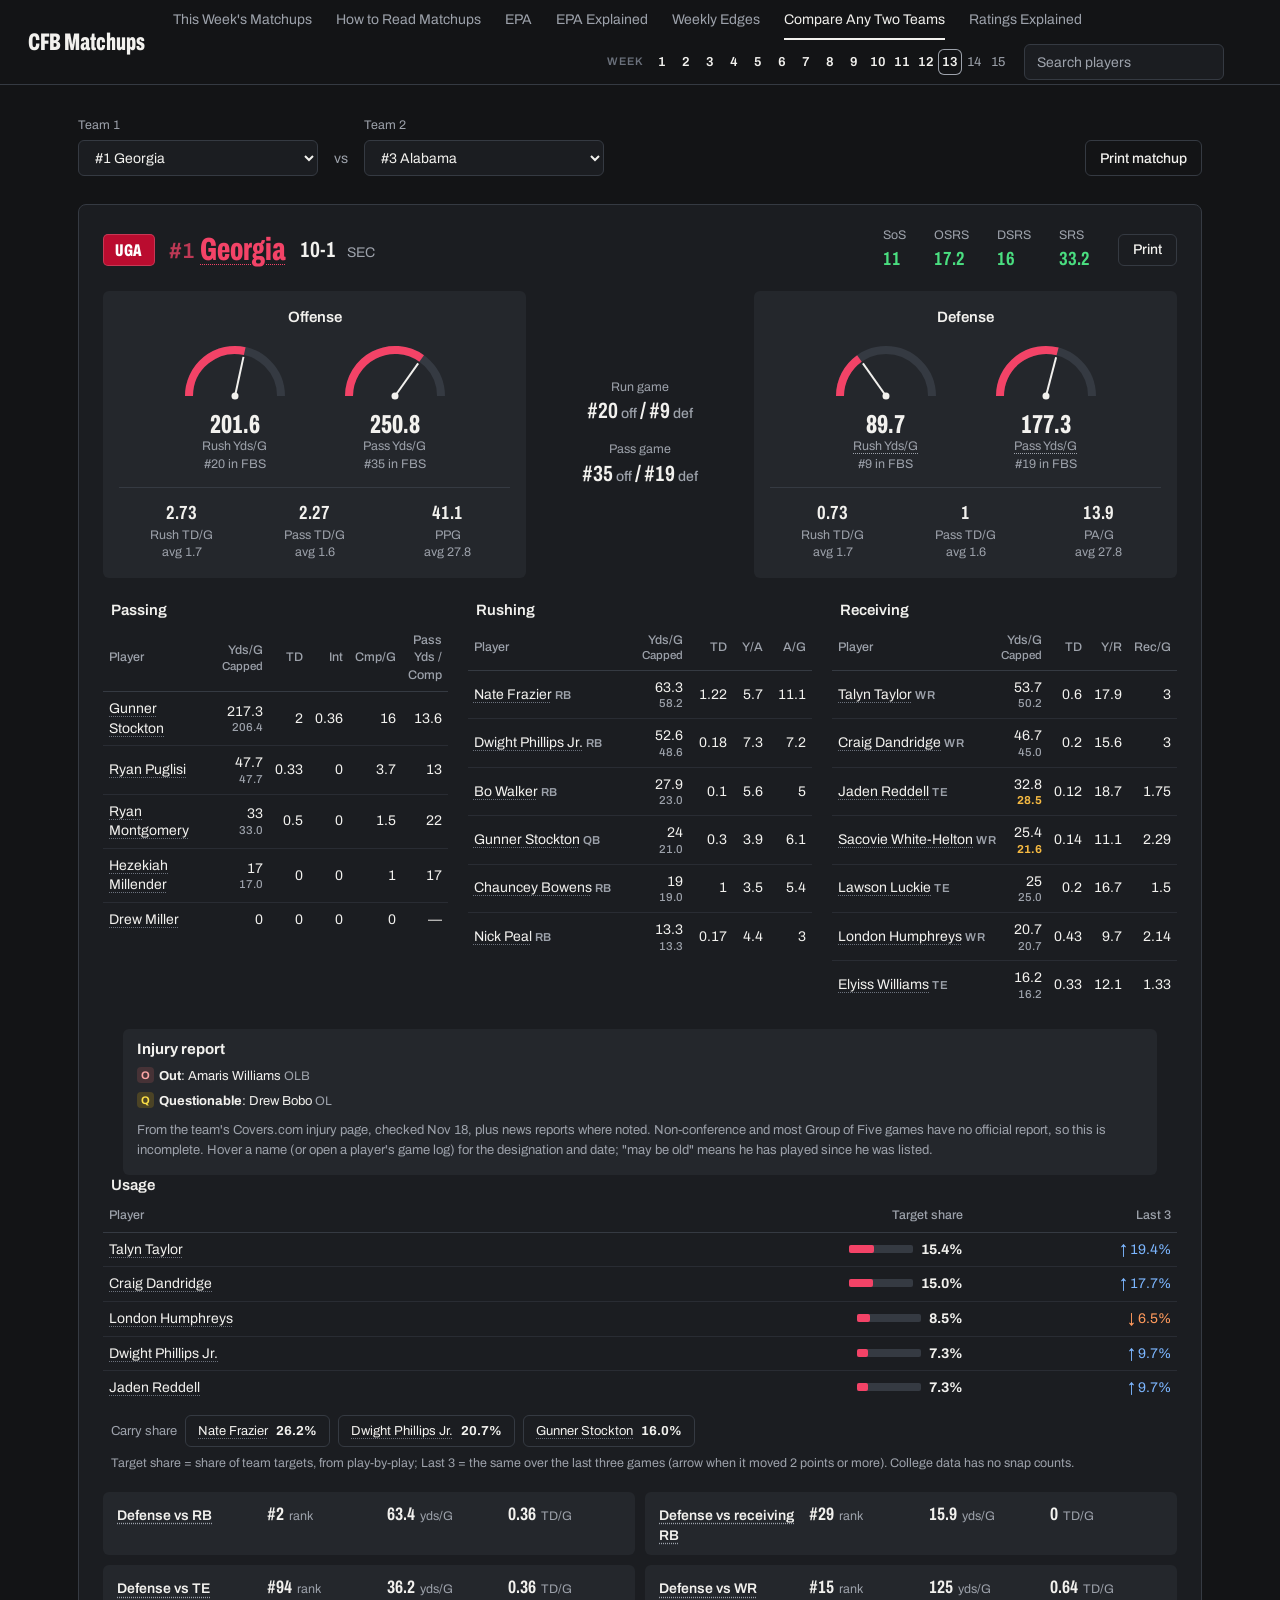
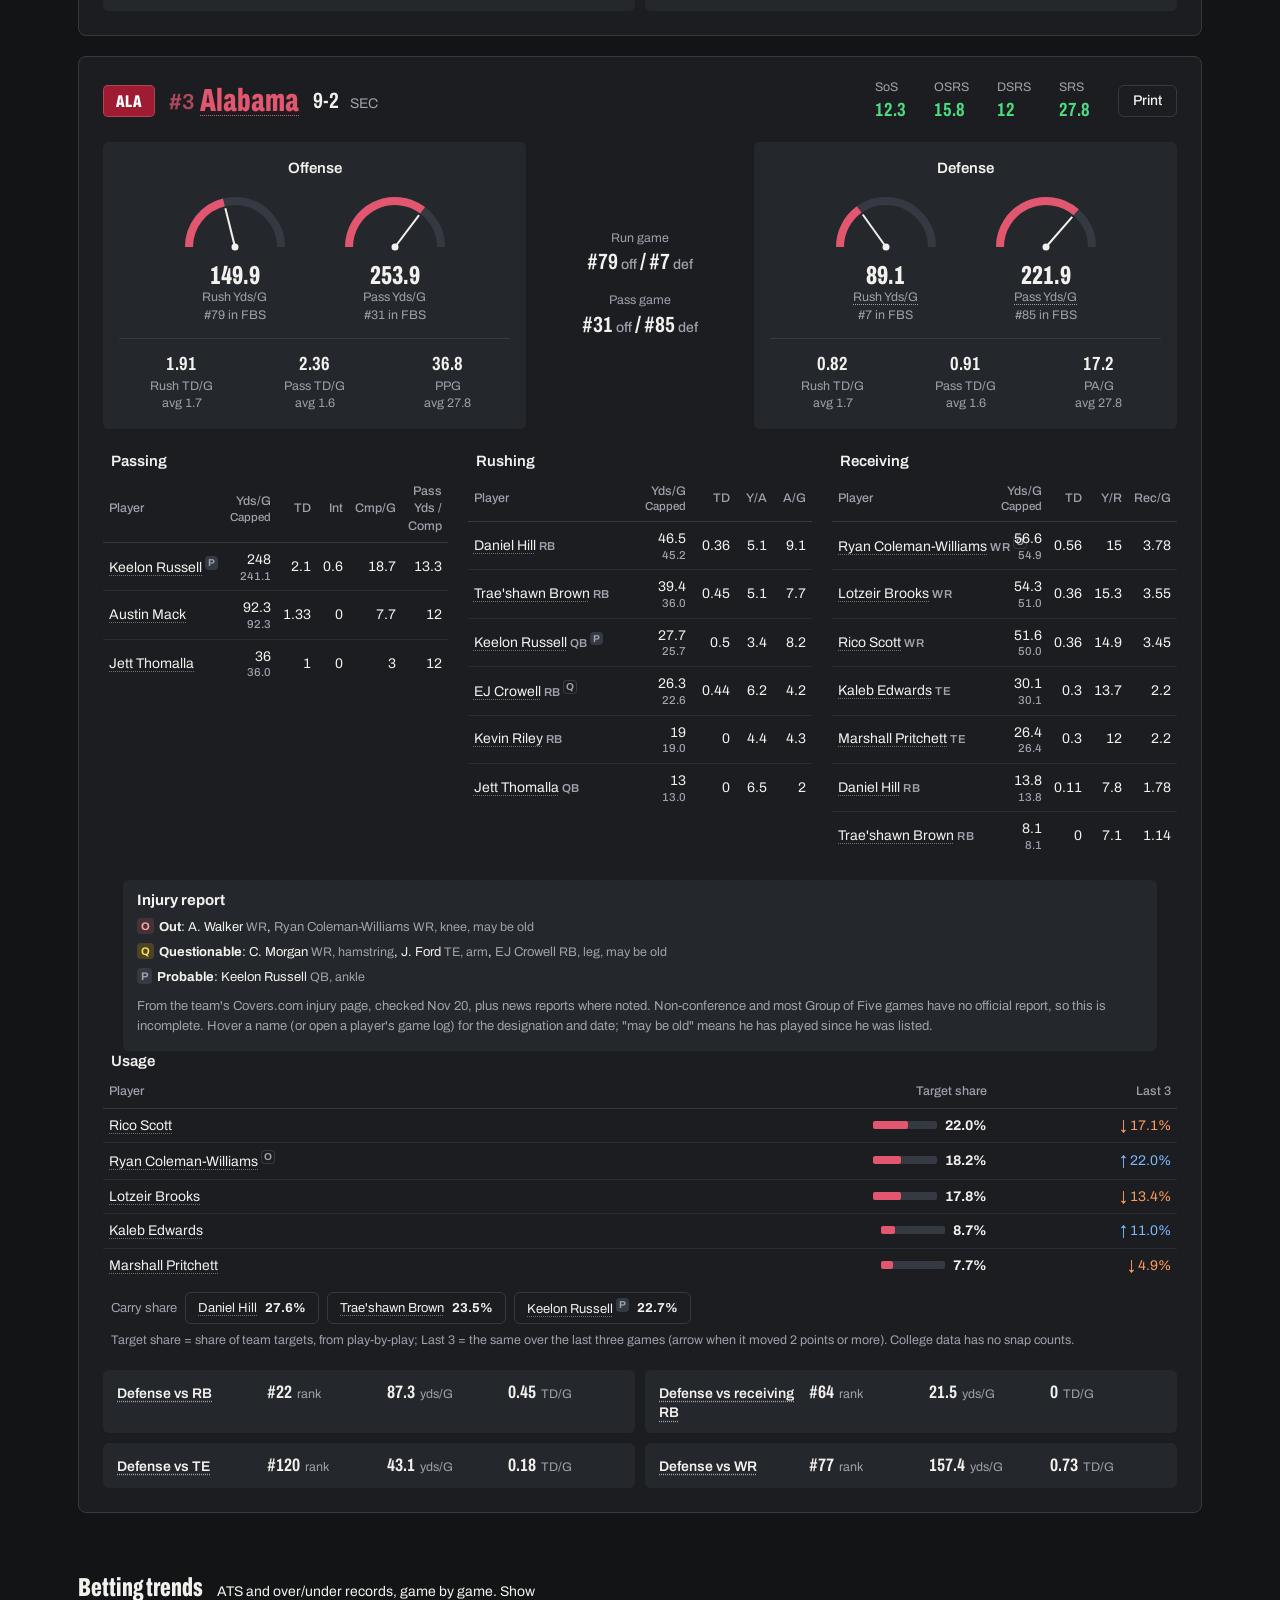
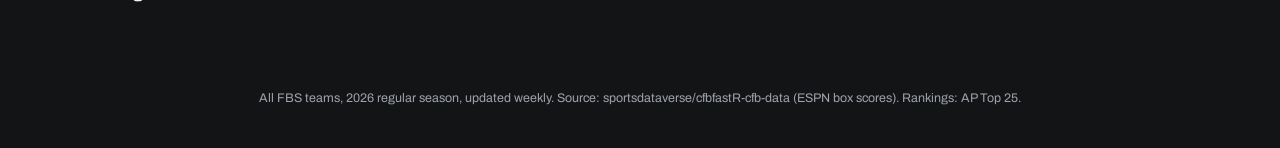
==== dashboard.html @ e74523c4 "Player popup: this week's row with the coming opponent's rank Co-Authored-By: Claude Fable 5.2 <nore" ====
<!DOCTYPE html>
<html lang="en">
<head>
<meta charset="UTF-8">
<meta name="viewport" content="width=device-width, initial-scale=1.0">
<link rel="icon" href="favicon.ico" sizes="32x32">
<link rel="icon" href="favicon-192.png" type="image/png" sizes="192x192">
<link rel="apple-touch-icon" href="apple-touch-icon.png">
<title>Compare Teams · CFB Matchups</title>
<meta name="description" content="Pick any two FBS teams and compare them side by side: offense, defense and top players.">
<meta property="og:type" content="website">
<meta property="og:site_name" content="CFB Matchups">
<meta property="og:title" content="Compare Teams · CFB Matchups">
<meta property="og:description" content="Pick any two FBS teams and compare them side by side: offense, defense and top players.">
<meta property="og:url" content="https://rhyman7.github.io/cfb/dashboard.html">
<meta property="og:image" content="https://rhyman7.github.io/cfb/preview.png">
<meta property="og:image:width" content="1200">
<meta property="og:image:height" content="630">
<meta property="og:image:alt" content="CFB Matchups: every FBS game this week, offense against defense.">
<meta name="twitter:card" content="summary_large_image">
<link rel="preconnect" href="https://fonts.googleapis.com">
<link rel="preconnect" href="https://fonts.gstatic.com" crossorigin>
<link rel="stylesheet" href="https://fonts.googleapis.com/css2?family=Archivo:wdth,wght@62..125,400..800&display=swap">
<link rel="stylesheet" href="style.css?v=202611231915">
</head>
<body data-page="dashboard">
<script src="/site-bar.js"></script>
<header class="topbar">
  <h1><a href="index.html" class="home-link">CFB Matchups</a></h1>
  <nav class="topnav no-print">
    <a href="index.html"><span class="nav-full">This Week's Matchups</span><span class="nav-short">This Week</span></a>
    <a href="how-to-read.html"><span class="nav-full">How to Read Matchups</span><span class="nav-short">How to Read</span></a>
    <a href="epa.html"><span class="nav-full">EPA</span><span class="nav-short">EPA</span></a>
    <a href="epa-explained.html"><span class="nav-full">EPA Explained</span><span class="nav-short">EPA Explained</span></a>
    <a href="edges.html"><span class="nav-full">Weekly Edges</span><span class="nav-short">Edges</span></a>
    <a href="dashboard.html" class="active"><span class="nav-full">Compare Any Two Teams</span><span class="nav-short">Compare</span></a>
    <a href="ratings.html"><span class="nav-full">Ratings Explained</span><span class="nav-short">Ratings</span></a>
  </nav>
</header>

<main id="app">
  <section class="matchup-picker">
    <div class="picker">
      <label for="team1Select">Team 1</label>
      <select id="team1Select"></select>
    </div>
    <div class="vs">vs</div>
    <div class="picker">
      <label for="team2Select">Team 2</label>
      <select id="team2Select"></select>
    </div>
    <button id="printBothBtn" class="print-btn" type="button">Print matchup</button>
  </section>

  <section id="teamCards"></section>
</main>

<footer class="no-print">
  <p>All FBS teams, 2026 regular season, updated weekly. <span id="sourceNote"></span></p>
</footer>

<script src="teamcolors.js?v=202610191900"></script>
<script src="app.js?v=202611231915"></script>
<script src="live.js?v=202610041900"></script>
</body>
</html>
---- style.css ----
:root {
  --bg: #131416;
  --panel: #1b1d21;
  --panel-alt: #24272c;
  --border: #353a42;
  --hair: rgba(53, 58, 66, 0.55);
  --text: #f2f1ee;
  --text-dim: #9da2ab;
  --mute: #6b717c;
  --accent: #f2f1ee;
  --accent-soft: #24272c;
  --good: #4ade80;
  --neg: #f87171;
  --good-bg: rgba(74, 222, 128, 0.16);
  --neg-bg: rgba(248, 113, 113, 0.16);
  --live: #dc2626;
  --track: #353a42;
  --radius: 8px;
  --font: "Archivo", "Helvetica Neue", Arial, sans-serif;
  /* a team's colors; each team's element sets its own (teamcolors.js) */
  --tc: #3a3f47;
  --tc-on: #f2f1ee;
  --tc-on2: #f2f1ee;
  --tc-on2s: #f2f1ee;
  --tc-ink: #f2f1ee;
  --tc-inkp: #111318;
}

* { box-sizing: border-box; }

html { -webkit-text-size-adjust: 100%; }

body {
  margin: 0;
  font-family: var(--font);
  font-size: 0.9375rem;
  line-height: 1.4;
  background: var(--bg);
  color: var(--text);
  font-variant-numeric: tabular-nums;
  -webkit-font-smoothing: antialiased;
}

button, input, select { font: inherit; }
[hidden] { display: none !important; }
a { color: inherit; }
:focus-visible { outline: 2px solid var(--text); outline-offset: 2px; }

/* ---------- Top bar ---------- */
.topbar {
  display: grid;
  grid-template-columns: auto minmax(0, 1fr) auto;
  column-gap: 28px;
  align-items: center;
  padding: 0 28px;
  min-height: 64px;
  border-bottom: 1px solid var(--border);
}
.topbar h1 {
  margin: 0;
  font-size: 1.5rem;
  line-height: 1;
  font-stretch: 62%;
  font-weight: 800;
  white-space: nowrap;
}
.home-link { color: inherit; text-decoration: none; }
.topnav { display: flex; align-items: stretch; flex-wrap: wrap; gap: 0 24px; min-height: 64px; }
.topnav a {
  display: flex;
  align-items: center;
  color: var(--text-dim);
  text-decoration: none;
  font-size: 0.875rem;
  white-space: nowrap;
  border-top: 2px solid transparent;
  border-bottom: 2px solid transparent;
}
.topnav > a { min-height: 40px; }
.topnav a:hover { color: var(--text); }
.topnav a.active { color: var(--text); border-bottom-color: var(--accent); }
.topnav .nav-short { display: none; }

/* Week strip: one link per week, right-aligned so the last week sits beside the player
   search. It takes whatever room the top bar has left and scrolls sideways when short. */
.navtools {
  flex: 1 1 auto;      /* wraps to its own row, as one piece, when the first row is full */
  min-width: 0;
  display: flex;
  align-items: center;
  gap: 0 14px;
  min-height: 44px;
}
.weeknav {
  flex: 1 1 auto;
  min-width: 0;
  display: flex;
  align-items: center;
  overflow-x: auto;
  scrollbar-width: none;
}
.topnav.nav-tight .nav-full { display: none; }
.topnav.nav-tight .nav-short { display: inline; }
.weeknav::-webkit-scrollbar { display: none; }
.wk-label {
  flex: none;
  margin-left: auto;   /* pushes the weeks to the right; unlike justify-content it still scrolls */
  padding-right: 6px;
  font-size: 0.6875rem;
  font-weight: 600;
  letter-spacing: 0.08em;
  text-transform: uppercase;
  color: var(--mute);
}
.topnav .weeknav a {
  position: relative;
  flex: none;
  justify-content: center;
  min-width: 24px;
  height: 26px;
  padding: 0 3px;
  border: 0;
  border-radius: 6px;
  font-size: 0.8125rem;
  font-weight: 600;
  color: var(--text);
}
.topnav .weeknav a.next { font-weight: 400; color: var(--text-dim); }
.topnav .weeknav a.now { box-shadow: inset 0 0 0 1px var(--text-dim); }
.topnav .weeknav a:hover { background: var(--panel-alt); color: var(--text); }
.topnav .weeknav a.sel { background: var(--accent); color: var(--bg); box-shadow: none; }
.wk-pre { position: absolute; width: 1px; height: 1px; overflow: hidden; clip-path: inset(50%); white-space: nowrap; }
.navtools .psearch { flex: none; margin-left: 0; }

.league-link {
  display: inline-flex;
  align-items: center;
  height: 36px;
  padding: 0 14px;
  border: 1px solid var(--accent);
  border-radius: 6px;
  color: var(--text);
  text-decoration: none;
  font-size: 0.875rem;
  font-weight: 500;
  white-space: nowrap;
}
.league-link:hover { background: var(--panel-alt); }

main {
  max-width: 1180px;
  margin: 0 auto;
  padding: 32px 28px 56px;
}

/* ---------- Buttons and fields ---------- */
.print-btn {
  display: inline-flex;
  align-items: center;
  height: 36px;
  padding: 0 14px;
  background: transparent;
  color: var(--text);
  border: 1px solid var(--border);
  border-radius: 6px;
  font-size: 0.875rem;
  font-weight: 500;
  text-decoration: none;
  white-space: nowrap;
  cursor: pointer;
}
.print-btn:hover { background: var(--panel-alt); }
.print-btn:disabled { opacity: 0.5; cursor: default; }
a.pdf-btn[hidden] { display: none; }
.bar-actions { display: flex; gap: 8px; flex-wrap: wrap; justify-content: flex-end; }
.print-btn-single { height: 32px; }

.week-filters input[type="search"], .week-filters select, .picker select, .psearch input,
.prop-inputs select, .prop-inputs input {
  height: 36px;
  padding: 0 12px;
  background: var(--panel);
  color: var(--text);
  border: 1px solid var(--border);
  border-radius: 6px;
  font-size: 0.875rem;
}
.week-filters input::placeholder, .psearch input::placeholder { color: var(--text-dim); }

/* ---------- Team block ---------- */
.slab {
  display: inline-grid;
  place-items: center;
  flex: none;
  width: 52px;
  height: 32px;
  border-radius: 5px;
  background: var(--tc);
  color: var(--tc-on2);
  font-size: 1.0625rem;
  line-height: 1;
  font-stretch: 62%;
  font-weight: 800;
  letter-spacing: 0.02em;
  box-shadow: inset 0 0 0 1px rgba(255, 255, 255, 0.18);
  -webkit-print-color-adjust: exact;
  print-color-adjust: exact;
}
.slab.long { font-size: 0.875rem; letter-spacing: 0; }
.tc { color: var(--tc-ink); }

/* ---------- AP rank tag ---------- */
.ap-rank {
  display: inline-block;
  margin-right: 5px;
  font-size: 0.68em;
  font-weight: 600;
  font-stretch: 100%;
  opacity: 0.75;
  vertical-align: 0.1em;
}

/* ---------- Week board ---------- */
.week-head {
  display: flex;
  justify-content: space-between;
  align-items: flex-end;
  gap: 16px 24px;
  flex-wrap: wrap;
  margin-bottom: 28px;
}
.week-title { margin: 0; font-size: 4.5rem; line-height: 0.95; font-stretch: 62%; font-weight: 800; }
.week-sub { margin: 10px 0 0; color: var(--text-dim); }
.week-filters { display: flex; gap: 8px; align-items: center; flex-wrap: wrap; }
.week-filters input[type="search"] { width: 180px; }
.ranked-toggle { display: flex; gap: 8px; align-items: center; min-height: 36px; padding: 0 6px; font-size: 0.875rem; cursor: pointer; }
.ranked-toggle input { width: 18px; height: 18px; margin: 0; accent-color: var(--text); }
.live-note { margin: 6px 0 0; font-size: 0.8125rem; color: var(--text); }

.board-cols, .game-row {
  display: grid;
  grid-template-columns: minmax(0, 1.35fr) 22px minmax(0, 1.35fr) 124px 70px 148px minmax(0, 1.3fr);
  column-gap: 14px;
  align-items: center;
}
.board-cols { padding: 0 10px; font-size: 0.78rem; color: var(--text-dim); }
.day-label {
  display: flex;
  align-items: baseline;
  gap: 10px;
  margin: 0;
  padding: 28px 0 8px;
  font-size: 1.1875rem;
  font-stretch: 68%;
  font-weight: 700;
}
.day-count { margin-left: auto; font-size: 0.78rem; font-weight: 400; font-stretch: 100%; color: var(--text-dim); }
.game-row {
  padding: 11px 10px;
  border-top: 1px solid var(--border);
  color: var(--text);
  text-decoration: none;
}
.game-row:hover { background: var(--panel); }
.gr-team { display: flex; align-items: center; gap: 12px; min-width: 0; }
.gr-tx { min-width: 0; flex: 1; }
.gr-name { font-size: 1.25rem; line-height: 1.1; font-stretch: 68%; font-weight: 700; text-wrap: balance; }
.gr-sub { font-size: 0.78rem; color: var(--text-dim); }
.gr-score { margin-left: auto; font-size: 1.75rem; line-height: 1; font-stretch: 62%; font-weight: 800; }
.gr-team.lost .gr-score { color: var(--text-dim); }
.gr-at { text-align: center; font-size: 0.78rem; color: var(--text-dim); }
.gr-big { font-size: 1.25rem; line-height: 1.15; font-stretch: 68%; font-weight: 700; }
.gr-move { color: var(--accent); }
.game-row.done .gr-spread, .game-row.done .gr-total { color: var(--text-dim); }
/* a later week's games (week strip) are a plain list, not links */
.game-row.upcoming, .game-row.upcoming:hover { background: none; cursor: default; }
.gr-implied, .gr-where { min-width: 0; font-size: 0.875rem; }
.gr-note { color: var(--text); }
.ou-pre, .imp-pre { display: none; }
.game-sit { color: var(--text); }
.poss { margin-left: 6px; font-size: 0.6em; vertical-align: 0.2em; }
.hero-score .poss { margin-left: 8px; font-size: 0.875rem; vertical-align: middle; }
.bye-note { margin: 20px 0 0; padding-top: 14px; border-top: 1px solid var(--border); color: var(--text-dim); font-size: 0.875rem; }

/* ---------- Matchup page: scorebug ---------- */
.matchup-bar { display: flex; justify-content: space-between; align-items: center; gap: 12px; flex-wrap: wrap; margin-bottom: 16px; }
.back-link { color: var(--text-dim); text-decoration: none; font-size: 0.875rem; }
.back-link:hover { color: var(--text); }
.mh-week { margin-bottom: 8px; font-size: 0.875rem; color: var(--text-dim); }
.game-hero {
  display: grid;
  grid-template-columns: minmax(0, 1fr) 280px minmax(0, 1fr);
  border: 1px solid var(--border);
  border-radius: var(--radius);
  overflow: hidden;
}
.hero-team {
  display: grid;
  grid-template-columns: minmax(0, 1fr) auto;
  grid-template-areas: "side side" "name score" "rec rec";
  align-content: center;
  align-items: center;
  gap: 6px 16px;
  padding: 26px 30px;
  min-width: 0;
  background: var(--tc);
  color: var(--tc-on2);
  -webkit-print-color-adjust: exact;
  print-color-adjust: exact;
}
.hero-team[data-side="home"] {
  grid-template-columns: auto minmax(0, 1fr);
  grid-template-areas: "side side" "score name" "rec rec";
  text-align: right;
}
.hero-side { grid-area: side; font-size: 0.8125rem; font-weight: 600; color: var(--tc-on2s); }
.hero-name { grid-area: name; min-width: 0; font-size: 2.875rem; line-height: 0.95; font-stretch: 62%; font-weight: 800; text-wrap: balance; overflow-wrap: break-word; }
.hero-rec { grid-area: rec; font-size: 0.875rem; font-weight: 500; color: var(--tc-on2s); }
.hero-score { grid-area: score; font-size: 3.75rem; line-height: 0.9; font-stretch: 62%; font-weight: 800; }
.hero-score[hidden] { display: none; }
.hero-score.lost { opacity: 0.6; }
.hero-mid {
  display: flex;
  flex-direction: column;
  align-items: center;
  justify-content: center;
  gap: 2px;
  padding: 22px 16px;
  background: var(--panel);
  text-align: center;
}
.hero-live { margin-bottom: 8px; font-size: 0.875rem; font-weight: 600; }
.hero-line { font-size: 2.75rem; line-height: 1; font-stretch: 62%; font-weight: 800; }
.hero-total { margin-top: 4px; font-size: 1.375rem; font-stretch: 68%; font-weight: 700; }
.hero-info { font-size: 0.78rem; color: var(--text-dim); }
.hero-implied { margin-top: 8px; }
.hero-move { color: var(--accent); }
.hero-facts {
  display: flex;
  flex-wrap: wrap;
  justify-content: space-between;
  gap: 6px 24px;
  padding: 12px 4px;
  border-bottom: 1px solid var(--border);
  font-size: 0.875rem;
  color: var(--text-dim);
}
/* the value board's line, bets and links under the header (from fb-value-board's feed) */
.hero-board {
  display: flex; flex-wrap: wrap; align-items: baseline; gap: 6px 18px;
  margin-top: 10px; padding: 10px 12px; border: 1px solid var(--border); border-radius: 6px;
  font-size: 0.875rem; color: var(--text-dim);
}
.hero-board b { color: var(--text); }
.vb-lbl { font-weight: 700; color: var(--text); text-transform: uppercase; letter-spacing: 0.04em; font-size: 0.72rem; }
.vb-bet { white-space: nowrap; color: var(--text); font-weight: 600; padding: 1px 6px; border-radius: 4px; background: rgba(250, 204, 21, 0.16); }
.vb-none { color: var(--text-dim); }
.vb-links { margin-left: auto; }
.vb-links a { color: var(--accent); }
.gr-board { margin-top: 3px; font-size: 0.74rem; color: var(--text-dim); }
.gr-board b { color: var(--text); font-weight: 600; }
.gr-board .vb-bet { font-size: 0.72rem; padding: 0 4px; }
.prop-note { margin-top: 6px; }
@media print { .hero-board, .gr-board { display: none !important; } }
.hero-ref { padding: 8px 4px 0; font-size: 0.78rem; color: var(--text-dim); }

/* ---------- Sections, head to head, betting ---------- */
.section-title { margin: 40px 0 12px; font-size: 1.625rem; line-height: 1.1; font-stretch: 62%; font-weight: 800; }
.edge-grid { display: grid; grid-template-columns: repeat(2, minmax(0, 1fr)); gap: 16px; }
.edge-panel {
  min-width: 0;
  padding: 18px 20px 12px;
  background: var(--panel);
  border: 1px solid var(--border);
  border-radius: var(--radius);
  overflow-x: auto;
}
.edge-panel h4 { margin: 0 0 14px; font-size: 1.0625rem; font-weight: 600; }
.tape {
  display: grid;
  grid-template-columns: 104px 92px minmax(0, 1fr) minmax(0, 1fr) 92px 44px;
  column-gap: 10px;
  align-items: center;
  padding: 7px 0;
  border-top: 1px solid var(--hair);
  font-size: 0.875rem;
}
.tape-h { padding-top: 0; border-top: 0; font-size: 0.78rem; color: var(--text-dim); }
.tape .lbl { color: var(--text-dim); }
.tape .num { text-align: right; }
.tape .edge b { white-space: nowrap; font-size: 0.9375rem; font-stretch: 68%; font-weight: 700; }
.tape .edge .even { color: var(--text-dim); }
.rk { color: var(--text-dim); font-size: 0.78rem; }
.tl { display: flex; justify-content: flex-end; padding-right: 3px; border-right: 1px solid var(--text); }
.tr { display: flex; }
.tb { display: block; height: 10px; border-radius: 2px; background: var(--mute); -webkit-print-color-adjust: exact; print-color-adjust: exact; }
.tb.on { background: var(--tc-ink); }
.edge-key { max-width: 78ch; margin: 10px 0 0; font-size: 0.78rem; color: var(--text-dim); }
.tape-group {
  padding: 14px 0 4px;
  font-size: 0.6875rem;
  font-weight: 600;
  letter-spacing: 0.08em;
  text-transform: uppercase;
  color: var(--text-dim);
}

/* ---------- How to Read Matchups ---------- */
.learn-lede b { color: var(--text); }
.learn-controls { align-items: center; }
.learn-lbl { font-size: 0.8125rem; color: var(--text-dim); }
.learn-controls select { height: 36px; padding: 0 12px; background: var(--panel); color: var(--text); border: 1px solid var(--border); border-radius: 6px; font-size: 0.875rem; }
.learn-btn { display: inline-flex; align-items: center; height: 36px; padding: 0 14px; background: var(--text); color: var(--bg); border-radius: 6px; font-size: 0.875rem; font-weight: 600; text-decoration: none; white-space: nowrap; }
.learn-btn:hover { filter: brightness(0.92); }
.learn-jump { display: flex; flex-wrap: wrap; gap: 8px; margin: -8px 0 36px; }
.learn-jump a { display: inline-flex; align-items: center; gap: 8px; min-height: 36px; padding: 0 12px; border: 1px solid var(--border); border-radius: 6px; color: var(--text-dim); font-size: 0.8125rem; text-decoration: none; }
.learn-jump a:hover { color: var(--text); background: var(--panel-alt); }
.learn-jump .lm { background: var(--panel-alt); color: var(--text); }
.lm { display: inline-grid; place-items: center; flex: none; width: 22px; height: 22px; border-radius: 11px; background: var(--text); color: var(--bg); font-size: 0.6875rem; font-weight: 800; font-stretch: 100%; line-height: 1; letter-spacing: 0; text-transform: none; vertical-align: middle; }
.lm-in { width: 18px; height: 18px; border-radius: 9px; font-size: 0.625rem; margin-left: 4px; }
.learn-sec { margin-bottom: 48px; scroll-margin-top: 16px; }
.learn-head { display: flex; flex-wrap: wrap; align-items: baseline; gap: 4px 12px; margin-bottom: 14px; }
.learn-num { font-size: 0.8125rem; font-weight: 700; color: var(--mute); }
.learn-head h3 { margin: 0; font-size: 1.9rem; line-height: 1; font-stretch: 68%; font-weight: 800; }
.learn-sub { font-size: 0.875rem; color: var(--text-dim); }
.learn-row { display: flex; flex-wrap: wrap; align-items: flex-start; gap: 24px; }
.learn-ex { flex: 999 1 600px; min-width: 0; }
.learn-notes { flex: 1 1 320px; margin: 0; padding: 0; list-style: none; display: flex; flex-direction: column; gap: 14px; }
.learn-notes li { display: grid; grid-template-columns: 26px minmax(0, 1fr); gap: 10px; }
.learn-notes b { display: block; font-size: 0.9375rem; }
.learn-row.wide { flex-direction: column; align-items: stretch; }
.learn-row.wide .learn-ex { flex: none; width: 100%; }
.learn-row.wide .learn-notes { flex: none; display: grid; grid-template-columns: repeat(auto-fit, minmax(260px, 1fr)); gap: 16px 24px; }
.learn-notes p { margin: 2px 0 0; font-size: 0.875rem; color: var(--text-dim); line-height: 1.5; }
.learn-gloss { display: grid; grid-template-columns: repeat(auto-fit, minmax(240px, 1fr)); gap: 10px; margin-top: 18px; }
.learn-gloss div { padding: 12px 14px; background: var(--panel); border: 1px solid var(--hair); border-radius: var(--radius); }
.learn-gloss b { display: block; font-size: 0.875rem; }
.learn-gloss span { font-size: 0.8125rem; color: var(--text-dim); }
.learn-card { margin: 0; }
.learn-card .usage-block { margin-bottom: 0; }
.learn-split { display: flex; flex-wrap: wrap; gap: 14px; align-items: flex-start; }
.learn-split > .learn-card { flex: 1 1 340px; min-width: 0; }
.learn-tip { flex: 1 1 300px; min-width: 0; padding: 12px 12px 10px; background: var(--panel-alt); border: 1px solid var(--border); border-radius: var(--radius); overflow-x: auto; }
.learn-tip table { width: auto; min-width: 100%; font-size: 0.8125rem; }
.learn-tip th, .learn-tip td { padding: 3px 7px; }
.learn-tip .ptip-foot { display: none; }
.learn-prop { margin: 10px 0 0; font-size: 0.875rem; }
.learn-sum { display: flex; flex-wrap: wrap; align-items: center; justify-content: space-between; gap: 12px 24px; padding: 18px 20px; background: var(--panel); border: 1px solid var(--border); border-radius: var(--radius); }
.learn-sum > div { flex: 1 1 520px; }
.learn-sum b { font-size: 1.0625rem; }
.learn-sum p { margin: 4px 0 0; color: var(--text-dim); line-height: 1.5; }

/* Pace and tendency (matchup page, under Head to Head) */
.pace-panel {
  margin-top: 16px;
  padding: 16px 20px 12px;
  background: var(--panel);
  border: 1px solid var(--border);
  border-radius: var(--radius);
}
.pace-head { display: flex; flex-wrap: wrap; align-items: baseline; justify-content: space-between; gap: 4px 16px; margin-bottom: 6px; }
.pace-head h4 { margin: 0; font-size: 1.0625rem; font-weight: 600; }
.pace-sum { font-size: 0.8125rem; color: var(--text-dim); }
.pace-sum b { color: var(--text); }
.pace-scroll { overflow-x: auto; }
.pace-panel table { min-width: 420px; }
.pace-team { display: inline-flex; align-items: center; gap: 10px; }
.pace-team .slab { width: 44px; height: 26px; font-size: 0.9375rem; }
.pace-team .slab.long { font-size: 0.75rem; }

/* Usage (team card) */
.usage-block { margin: 0 0 20px; }
.usage-block > h4 { margin: 0 0 4px 8px; font-size: 0.9375rem; font-weight: 600; }
.usage-block th, .usage-block td { padding: 7px 6px; }
.share { display: inline-block; width: 64px; height: 8px; margin-right: 8px; vertical-align: 1px; border-radius: 2px; background: var(--track); }
.share i { display: block; height: 8px; border-radius: 2px; background: var(--tc-ink); -webkit-print-color-adjust: exact; print-color-adjust: exact; }
.trend { color: var(--text-dim); white-space: nowrap; }
.trend.up { color: #7cb6ff; }
.trend.down { color: #ff9a5c; }
.usage-carries { display: flex; flex-wrap: wrap; align-items: center; gap: 8px; margin: 10px 0 0 8px; }
.usage-carries .lbl { font-size: 0.8125rem; color: var(--text-dim); }
.usage-chip { display: inline-flex; align-items: center; gap: 8px; min-height: 32px; padding: 0 12px; border: 1px solid var(--border); border-radius: 6px; font-size: 0.8125rem; }
.usage-block .bet-note { margin-left: 8px; }
.edge-table td { padding: 7px 6px; }
.edge-table td.lbl { color: var(--text-dim); }

.bet-panel { padding-bottom: 10px; }
.bet-panel h4 { margin: 0; font-size: 1.375rem; line-height: 1.1; font-stretch: 68%; font-weight: 700; color: var(--tc-ink); }
.bet-chips {
  display: grid;
  grid-template-columns: repeat(6, minmax(0, 1fr));
  gap: 12px;
  margin: 12px 0 14px;
  padding: 12px 0;
  border-top: 1px solid var(--border);
  border-bottom: 1px solid var(--border);
}
.bet-chip { display: flex; flex-direction: column; gap: 1px; min-width: 0; }
.bet-chip .lbl { font-size: 0.78rem; color: var(--text-dim); }
.bet-chip b { font-size: 1.1875rem; font-stretch: 68%; font-weight: 700; }
.bet-chip .rk { min-height: 1.1em; }
.tag {
  display: inline-block;
  min-width: 22px;
  padding: 1px 6px;
  border-radius: 4px;
  font-size: 0.75rem;
  font-weight: 700;
  text-align: center;
}
.tag.W { background: var(--good-bg); color: var(--good); }
.tag.L { background: var(--neg-bg); color: var(--neg); }
.tag.P { background: var(--track); color: var(--text-dim); }

/* ---------- Tables ---------- */
table { width: 100%; border-collapse: collapse; font-size: 0.875rem; }
th, td { padding: 7px 8px; text-align: left; white-space: nowrap; }
th { color: var(--text-dim); font-size: 0.78rem; font-weight: 500; border-bottom: 1px solid var(--border); }
td { border-bottom: 1px solid var(--hair); }
tbody tr:last-child td { border-bottom: 0; }
td.num, th.num { text-align: right; }

/* ---------- Team card ---------- */
#teamCards, .m-cards { display: flex; flex-direction: column; gap: 20px; }
.team-card {
  padding: 22px 24px 24px;
  background: var(--panel);
  border: 1px solid var(--border);
  border-radius: var(--radius);
}
.team-card-header { display: flex; align-items: center; gap: 16px 28px; flex-wrap: wrap; margin-bottom: 18px; }
.team-name-block { display: flex; align-items: center; gap: 14px; flex-wrap: wrap; min-width: 0; margin-right: auto; }
.team-name-block h2 { margin: 0; font-size: 2rem; line-height: 1; font-stretch: 62%; font-weight: 800; color: var(--tc-ink); }
.record { font-size: 1.375rem; line-height: 1; font-stretch: 68%; font-weight: 700; }
.record b { font-weight: inherit; }
.record .conf { margin-left: 8px; font-size: 0.875rem; font-stretch: 100%; font-weight: 400; color: var(--text-dim); }
.rating-badges { display: flex; gap: 28px; }
.badge { display: flex; flex-direction: column; gap: 1px; }
.badge .label { font-size: 0.78rem; color: var(--text-dim); }
.badge .value { font-size: 1.1875rem; font-stretch: 68%; font-weight: 700; }
.pos, .badge .value.pos { color: var(--good); }
.neg, .badge .value.neg { color: var(--neg); }

.stat-columns { display: grid; grid-template-columns: minmax(0, 1fr) 200px minmax(0, 1fr); gap: 14px; margin-bottom: 22px; }
.stat-col { padding: 16px; background: var(--panel-alt); border-radius: 6px; }
.stat-col h3 { margin: 0 0 10px; font-size: 0.9375rem; font-weight: 600; text-align: center; }
.gauges { display: flex; gap: 10px 40px; justify-content: center; flex-wrap: wrap; }
.gauge-block { width: 120px; text-align: center; }
.g-track { stroke: var(--track); }
.g-arc { stroke: var(--tc-ink); }
.g-needle { stroke: var(--text); }
.g-hub { fill: var(--text); }
.gauge-value { font-size: 1.625rem; line-height: 1.1; font-stretch: 62%; font-weight: 800; }
.gauge-label, .gauge-rank { font-size: 0.78rem; color: var(--text-dim); }
.mini-stats {
  display: grid;
  grid-template-columns: repeat(3, minmax(0, 1fr));
  gap: 8px;
  margin-top: 14px;
  padding-top: 12px;
  border-top: 1px solid var(--border);
  text-align: center;
}
.mini-stat .val { font-size: 1.1875rem; font-stretch: 68%; font-weight: 700; }
.mini-stat .lbl, .mini-stat .avg { font-size: 0.78rem; color: var(--text-dim); }
.center-col { display: flex; flex-direction: column; justify-content: center; gap: 14px; text-align: center; }
.rank-line .lbl { font-size: 0.78rem; color: var(--text-dim); }
.rank-line .val { font-size: 1.375rem; font-stretch: 68%; font-weight: 700; }
.rank-line .val span { font-size: 0.875rem; font-stretch: 100%; font-weight: 500; color: var(--text-dim); }

.tables-row { display: grid; grid-template-columns: repeat(3, minmax(0, 1fr)); gap: 20px; margin-bottom: 20px; }
.table-block { min-width: 0; overflow-x: auto; }
.table-block h4 { margin: 0 0 4px 8px; font-size: 0.9375rem; font-weight: 600; }
.tables-row th, .tables-row td { padding: 7px 6px; }
.tables-row td:first-child { white-space: normal; }
/* a table carrying the value board's Typical column (Nov 18, 2026) has one more column to fit */
.tables-row .has-typ th, .tables-row .has-typ td { padding: 7px 3px; }
.tables-row .has-typ th { font-size: 0.72rem; }
td.typ { color: var(--text); font-weight: 600; }
.defpos-row { display: grid; grid-template-columns: repeat(2, minmax(0, 1fr)); gap: 10px; }
.defpos-block {
  display: grid;
  grid-template-columns: minmax(0, 1.2fr) minmax(0, 3fr);
  gap: 8px;
  align-items: baseline;
  padding: 10px 14px;
  background: var(--panel-alt);
  border-radius: 6px;
}
.defpos-block h4 { margin: 0; font-size: 0.875rem; font-weight: 600; }
.defpos-stats { display: grid; grid-template-columns: repeat(3, minmax(0, 1fr)); gap: 8px; }
.defpos-stats .item { display: flex; align-items: baseline; gap: 5px; }
.defpos-stats .item .val { font-size: 1.125rem; font-stretch: 68%; font-weight: 700; }
.defpos-stats .item .lbl { font-size: 0.78rem; color: var(--text-dim); }

/* ---------- Team vs Team picker ---------- */
.matchup-picker { display: flex; align-items: flex-end; gap: 16px; flex-wrap: wrap; margin-bottom: 28px; }
.picker { display: flex; flex-direction: column; gap: 6px; }
.picker label { font-size: 0.78rem; color: var(--text-dim); }
.picker select { min-width: 240px; cursor: pointer; }
.vs { padding-bottom: 8px; font-size: 0.875rem; color: var(--text-dim); }
.matchup-picker .print-btn { margin-left: auto; }

footer { padding: 20px 28px 28px; text-align: center; font-size: 0.78rem; color: var(--text-dim); }
.empty-note { padding: 20px; text-align: center; font-size: 0.875rem; color: var(--text-dim); }
.empty-note a { color: var(--text); }
.print-hide { display: none !important; }

/* ---------- Live scores and box score ---------- */
.live-badge, .final-badge {
  display: inline-block;
  padding: 1px 6px;
  border-radius: 4px;
  font-size: 0.72rem;
  font-weight: 700;
  font-stretch: 100%;
  line-height: 1.4;
  vertical-align: 0.15em;
}
.live-badge { background: var(--live); color: #fff; }
.final-badge { background: var(--panel-alt); color: var(--text-dim); border: 1px solid var(--border); }
.live-dot {
  display: inline-block;
  align-self: center;
  width: 8px;
  height: 8px;
  border-radius: 50%;
  background: #ef4444;
  animation: live-pulse 1.6s ease-in-out infinite;
}
@keyframes live-pulse { 0%, 100% { opacity: 1; } 50% { opacity: 0.35; } }
@media (prefers-reduced-motion: reduce) { .live-dot { animation: none; } }

.boxscore { margin-top: 4px; }
.boxscore .section-title .live-badge, .boxscore .section-title .final-badge { margin-left: 8px; }
.box-status { margin-left: 4px; font-size: 0.875rem; font-stretch: 100%; font-weight: 500; }
.box-grid { display: grid; grid-template-columns: repeat(2, minmax(0, 1fr)); gap: 16px; margin-bottom: 16px; }
.box-table { width: 100%; }
.box-table td.tot { border-left: 1px solid var(--border); }
.box-sub + .box-sub { margin-top: 12px; }
.box-sub-title { margin: 2px 0 2px 6px; font-size: 0.8125rem; font-weight: 600; color: var(--text-dim); }
.box-players-table td:first-child { white-space: normal; }
.box-lastplay { margin-top: 10px; font-size: 0.8125rem; color: var(--text-dim); }
.box-lastplay span { color: var(--text); font-weight: 600; }
.box-scoring { margin-bottom: 4px; }
.box-scoring td.play-text { white-space: normal; }

/* ---------- Print all page ---------- */
.print-status { color: var(--text-dim); font-size: 0.875rem; }
.print-matchup { margin-bottom: 40px; padding-bottom: 28px; border-bottom: 1px dashed var(--border); }
.print-matchup:last-child { border-bottom: none; }

/* ---------- Player game logs and team games ---------- */
.plink, .tlink {
  margin: 0;
  padding: 0;
  background: none;
  border: 0;
  font: inherit;
  color: inherit;
  cursor: pointer;
  text-align: inherit;
  text-decoration: underline dotted;
  text-decoration-thickness: 1px;
  text-decoration-color: var(--mute);
  text-underline-offset: 3px;
}
.tlink { text-decoration-color: currentColor; text-underline-offset: 0.12em; }
.plink:hover, .tlink:hover { text-decoration-style: solid; text-decoration-color: currentColor; }

.ptip {
  position: fixed;
  z-index: 60;
  max-width: calc(100vw - 16px);
  padding: 12px 12px 8px;
  background: var(--panel-alt);
  border: 1px solid var(--border);
  border-radius: var(--radius);
  box-shadow: 0 10px 28px rgba(0, 0, 0, 0.5);
  pointer-events: none;
}
.ptip table { width: auto; min-width: 100%; font-size: 0.8125rem; }
.ptip th, .ptip td { padding: 3px 7px; }
.ptip-head { display: flex; justify-content: space-between; align-items: baseline; gap: 16px; margin-bottom: 6px; }
.ptip-head b { font-size: 1.125rem; font-stretch: 68%; font-weight: 700; }
.ptip-head span { font-size: 0.78rem; color: var(--text-dim); }
.ptip-foot { margin-top: 6px; font-size: 0.75rem; color: var(--text-dim); }
.ptip td.rnk { color: var(--text-dim); }
.ptip tr.ptip-next td { border-top: 1px solid var(--border); }
.ptip tr.ptip-next td.rnk { color: var(--text); font-weight: 700; }
.ptip-next-note { color: var(--text-dim); font-style: italic; }
.ptip-rnk { width: 0; min-width: 100%; }
.learn-tip .ptip-rnk { display: block; width: auto; }
td.fp { font-weight: 700; }
.ttip td { white-space: nowrap; }

/* ---------- Defense dial popups (dpPassHtml / dpRushHtml in the page script) ---------- */
.gauge-block.dpop { cursor: pointer; border-radius: var(--radius); outline-offset: 2px; }
.defpos-block.dpop { cursor: pointer; outline-offset: 2px; }
.defpos-block.dpop h4 { text-decoration: underline dotted; text-underline-offset: 3px; text-decoration-color: var(--text-dim); }
.defpos-block.dpop:hover h4, .defpos-block.dpop[aria-expanded="true"] h4 { text-decoration-color: currentColor; }
.gauge-block.dpop .gauge-label { text-decoration: underline dotted; text-underline-offset: 3px; text-decoration-color: var(--text-dim); }
.gauge-block.dpop:hover .gauge-label, .gauge-block.dpop[aria-expanded="true"] .gauge-label { text-decoration-color: currentColor; }
.ptip.dtip { pointer-events: auto; max-width: min(600px, calc(100vw - 16px)); max-height: calc(100vh - 16px); overflow-y: auto; }
.ptip.dtip-backs { pointer-events: none; z-index: 61; min-width: 220px; }
.dtip td { white-space: nowrap; vertical-align: top; }
.dtip tr.dp-g > td { border-top: 1px solid var(--border); }
.dtip tbody tr:first-child > td { border-top: 0; }
.dtip tr.dp-more > td { border-top: 0; padding-top: 0; }
.dtip tfoot td { border-top: 1px solid var(--border); color: var(--text-dim); }
.dtip tfoot td b { color: var(--text); }
.dtip .dp-dim { color: var(--text-dim); }
.dtip .dp-pos { font-size: 0.72rem; color: var(--text-dim); }
.table-block .pt-pos { font-size: 0.72rem; font-weight: 600; letter-spacing: 0.02em; color: var(--text-dim); }
.dtip tr.dp-row { cursor: pointer; }
.dtip tr.dp-row:hover > td, .dtip tr.dp-row.on > td, .dtip tr.dp-row:focus-visible > td { background: var(--panel); }
.dtip tr.dp-row:focus-visible { outline: 2px solid var(--text-dim); outline-offset: -2px; }
.dtip tr.dp-sub > td { padding-top: 8px; font-size: 0.72rem; text-transform: uppercase; letter-spacing: 0.04em; color: var(--text-dim); }

.plog {
  position: fixed;
  inset: 0;
  z-index: 70;
  display: flex;
  align-items: center;
  justify-content: center;
  padding: 16px;
  background: rgba(8, 9, 10, 0.72);
}
.plog[hidden], .ptip[hidden] { display: none; }
body.plog-open { overflow: hidden; }
.plog-card {
  display: flex;
  flex-direction: column;
  width: min(880px, 100%);
  max-height: calc(100vh - 32px);
  background: var(--panel);
  border: 1px solid var(--border);
  border-radius: var(--radius);
  box-shadow: 0 18px 48px rgba(0, 0, 0, 0.55);
}
.plog-top { display: flex; justify-content: space-between; align-items: flex-start; gap: 12px; padding: 18px 20px 12px; }
.plog-top h3 { margin: 0; font-size: 1.625rem; line-height: 1.1; font-stretch: 62%; font-weight: 800; }
.plog-sub { margin-top: 4px; font-size: 0.875rem; color: var(--text-dim); }
.plog-close {
  flex: none;
  width: 36px;
  height: 36px;
  background: transparent;
  color: var(--text);
  border: 1px solid var(--border);
  border-radius: 6px;
  cursor: pointer;
}
.plog-close:hover { background: var(--panel-alt); }
.plog-scroll { overflow: auto; padding: 0 20px; -webkit-overflow-scrolling: touch; }
.plog-scroll th.grp { text-align: center; color: var(--text); }
.plog-scroll table { white-space: nowrap; }
.plog-scroll .gstart { border-left: 1px solid var(--border); }
.res.pos { color: var(--good); }
.res.neg { color: var(--neg); }
.plog-note { padding: 10px 20px 16px; font-size: 0.78rem; color: var(--text-dim); }
.plog-note a, .tg-card .empty-note a { color: var(--text); }

.tg-card .plog-scroll { padding-bottom: 4px; }
.tg-table td { vertical-align: top; }
.tg-table td:nth-child(-n+3) { white-space: nowrap; }
.tg-row { cursor: pointer; }
.tg-row:hover td, .tg-row:focus-within td { background: var(--panel-alt); }
.tg-name { font-weight: 600; }
.tg-line { font-size: 0.8125rem; color: var(--text-dim); white-space: nowrap; }
.tg-line b { color: var(--text); }
.tg-open, .tg-back {
  padding: 0;
  background: none;
  border: 0;
  font: inherit;
  font-size: 0.8125rem;
  color: var(--text);
  text-decoration: underline;
  text-underline-offset: 3px;
  white-space: nowrap;
  cursor: pointer;
}
.tg-back { display: block; margin-bottom: 8px; color: var(--text-dim); }
.tg-fallback { margin: 10px 0 4px; padding-left: 18px; font-size: 0.875rem; color: var(--text-dim); }
.tg-fallback b { color: var(--text); }
.tg-wait { padding: 24px 0; }

/* ---------- Prop tool ---------- */
.prop-tool { margin: 12px 20px 0; padding: 12px 14px; background: var(--panel-alt); border-radius: 6px; }
.prop-inputs { display: flex; flex-wrap: wrap; gap: 14px; align-items: center; }
.prop-inputs label { display: flex; align-items: center; gap: 8px; font-size: 0.8125rem; color: var(--text-dim); }
.prop-inputs input { width: 90px; }
.prop-result { margin-top: 10px; font-size: 0.875rem; line-height: 1.6; }
.prop-ctx { margin-top: 6px; font-size: 0.8125rem; color: var(--text-dim); }
.plog-scroll tr.prop-over td.prop-cell { color: var(--good); }
.plog-scroll tr.prop-under td.prop-cell { color: var(--text-dim); }

/* ---------- Injury tags ---------- */
.inj {
  display: inline-block;
  margin-left: 5px;
  padding: 0 4px;
  border-radius: 4px;
  font-size: 0.6875rem;
  font-weight: 700;
  line-height: 1.5;
  vertical-align: 1px;
  cursor: help;
}
.inj-O, .inj-D { background: var(--neg-bg); color: #fca5a5; }
.inj-Q { background: rgba(234, 179, 8, 0.2); color: #fde047; }
.inj-DNP, .inj-LP { background: var(--track); color: var(--text-dim); }
.ptip-inj, .plog-inj { margin: -2px 0 6px; font-size: 0.78rem; color: #fde047; }
.plog-inj { margin: 4px 0 0; }
/* College: the tag sits as a superscript after the name (data/injuries.json, from Covers.com) */
sup.inj { margin-left: 3px; padding: 0 3px; font-size: 0.625rem; line-height: 1.35; vertical-align: super; }
.inj-P { background: var(--track); color: var(--text-dim); }
.inj.inj-stale { background: transparent; color: var(--text-dim); box-shadow: inset 0 0 0 1px var(--border); }
.inj-stale-line { color: var(--text-dim); }
.hero-rec sup.inj { font-size: 0.6rem; }
.pn { white-space: nowrap; }
.pn .plink { white-space: normal; }
.inj-report { margin: 14px 20px 0; padding: 10px 14px; background: var(--panel-alt); border-radius: 6px; }
.inj-report h4 { margin: 0 0 6px; }
.inj-report p { margin: 4px 0; font-size: 0.8125rem; line-height: 1.6; }
.inj-report .inj { margin: 0 2px 0 0; }
.inj-report .bet-note { margin-top: 8px; }

/* ---------- Player search ---------- */
.psearch { position: relative; align-self: center; width: 200px; margin-left: auto; }
.psearch input { width: 100%; }
.psearch-list {
  position: absolute;
  right: 0;
  top: calc(100% + 4px);
  z-index: 55;
  width: max(100%, 260px);
  margin: 0;
  padding: 4px;
  list-style: none;
  background: var(--panel-alt);
  border: 1px solid var(--border);
  border-radius: var(--radius);
  box-shadow: 0 10px 28px rgba(0, 0, 0, 0.5);
  text-align: left;
}
.psearch-list li { display: flex; justify-content: space-between; gap: 10px; padding: 8px; border-radius: 5px; font-size: 0.875rem; cursor: pointer; }
.psearch-list li.active, .psearch-list li:hover { background: var(--border); }
.psearch-list .ps-meta { font-size: 0.78rem; color: var(--text-dim); white-space: nowrap; }
.psearch-list .ps-empty { color: var(--text-dim); cursor: default; }

/* ---------- Weekly Edges ---------- */
.board-block, .prop-boards .table-block {
  padding: 14px 16px;
  background: var(--panel);
  border: 1px solid var(--border);
  border-radius: var(--radius);
}
.board-link { display: inline-flex; align-items: center; gap: 6px; font-weight: 600; text-decoration: none; }
.board-at { font-size: 0.78rem; font-weight: 400; color: var(--text-dim); }
.board-block .slab { width: 44px; height: 26px; font-size: 0.9375rem; }
.board-block .slab.long { font-size: 0.75rem; }
.board-block .ap-rank { margin-right: 0; }
.board-link:hover { text-decoration: underline; text-underline-offset: 3px; }
.board-block td.move { font-size: 0.8125rem; color: var(--text-dim); }
.board-block td.move { white-space: normal; min-width: 120px; max-width: 190px; }
.board-block td.proe-cell { white-space: nowrap; line-height: 1.35; }
.share-cell b { display: block; }
.share-cell .trend { display: block; font-size: 0.78rem; }
.prop-boards td:first-child { white-space: normal; min-width: 96px; }
.prop-boards th, .prop-boards td { padding-left: 5px; padding-right: 5px; }
.board-count { font-size: 0.875rem; color: var(--text-dim); }
.edge-intro { margin: -4px 0 12px; }
.edge-intro b { color: var(--text); }
.prop-boards { display: grid; grid-template-columns: repeat(auto-fit, minmax(min(460px, 100%), 1fr)); gap: 16px; }
.bet-note { margin: 8px 0 0; font-size: 0.78rem; color: var(--text-dim); }

/* ---------- Smaller screens ---------- */
/* The scorebug three across on a narrower window: names and scores scale with the window,
   so a long name and a live score both fit inside the team's block. */
@media screen and (min-width: 901px) and (max-width: 1240px) {
  .hero-team { gap: 6px 12px; padding: 24px 22px; }
  .hero-name { font-size: clamp(1.75rem, 3.4vw, 2.875rem); }
  .hero-score { font-size: clamp(2.5rem, 4.6vw, 3.75rem); }
}

@media (max-width: 900px) {
  .edge-grid, .box-grid { grid-template-columns: minmax(0, 1fr); }
  .stat-columns, .tables-row { grid-template-columns: minmax(0, 1fr); }
  .center-col { flex-direction: row; justify-content: space-around; }
}

/* Below this the blocks are too narrow for a name beside a score: stack the scorebug.
   Screen only, so the printed page keeps its three-across header. */
@media screen and (max-width: 900px) {
  .game-hero { grid-template-columns: minmax(0, 1fr); }
  .hero-team, .hero-team[data-side="home"] {
    grid-template-columns: minmax(0, 1fr) auto;
    grid-template-areas: "side side" "name score" "rec rec";
    padding: 18px 22px;
    text-align: left;
  }
  .hero-mid { padding: 18px 16px; }
}

@media (max-width: 820px) {
  .topbar { grid-template-columns: minmax(0, 1fr) auto; row-gap: 2px; padding: 10px 16px 0; min-height: 0; }
  .topbar h1 { grid-column: 1; grid-row: 1; }
  .league-link { grid-column: 2; grid-row: 1; height: 44px; }
  .topnav { grid-column: 1 / -1; grid-row: 2; gap: 0 22px; min-height: 0; }
  .topnav a { height: 44px; }
  .navtools { flex: 1 0 100%; flex-wrap: wrap; }
  .weeknav { flex: 1 0 100%; padding: 2px 0; }
  .wk-label { margin-left: 0; }
  .topnav .weeknav a { min-width: 36px; height: 36px; }
  .psearch, .navtools .psearch { flex: 1 0 100%; width: 100%; margin: 4px 0 12px; }
  .psearch input { height: 44px; }
  .psearch-list { left: 0; right: auto; width: 100%; }
  main { padding: 22px 16px 40px; }
  .week-title { font-size: 3.75rem; }
  .week-filters { width: 100%; }
  .week-filters input[type="search"], .week-filters select { flex: 1 1 140px; width: auto; height: 44px; min-width: 0; }
  .ranked-toggle { min-height: 44px; }
  .print-btn { height: 44px; }
  .print-btn-single { height: 36px; }
  .picker { flex: 1 1 200px; }
  .picker select { width: 100%; min-width: 0; height: 44px; }
  .vs { display: none; }
  .defpos-row { grid-template-columns: minmax(0, 1fr); }
  .rating-badges { gap: 22px; }
}

@media (max-width: 760px) {
  .board-cols { display: none; }
  .game-row {
    grid-template-columns: minmax(0, 1fr) auto;
    grid-template-areas: "away spread" "home total" "impl impl" "where where";
    gap: 6px 12px;
    padding: 12px 0;
  }
  .game-row:hover { background: none; }
  .gr-team.away { grid-area: away; }
  .gr-team.home { grid-area: home; }
  .gr-at { display: none; }
  .gr-spread { grid-area: spread; text-align: right; }
  .gr-total { grid-area: total; text-align: right; }
  .gr-total .gr-big { font-size: 1rem; color: var(--text-dim); }
  .gr-implied { grid-area: impl; margin-top: 2px; font-size: 0.78rem; color: var(--text-dim); }
  .gr-implied .gr-big { color: var(--text); }
  .gr-where { grid-area: where; font-size: 0.78rem; color: var(--text-dim); }
  .gr-where > div { display: inline; }
  .gr-where > div + div::before { content: ", "; }
  .ou-pre, .imp-pre { display: inline; }
  .gr-team { gap: 10px; }
  .gr-name { font-size: 1.1875rem; }
  .slab { width: 44px; height: 28px; font-size: 0.9375rem; }
  .slab.long { font-size: 0.75rem; }
  .day-label { padding-top: 26px; }
}

@media (max-width: 700px) {
  .hero-team, .hero-team[data-side="home"] { padding: 18px 18px; }
  .hero-name { font-size: 2.125rem; }
  .hero-score { font-size: 2.75rem; }
  .hero-facts { flex-direction: column; gap: 2px; }
  .section-title { margin-top: 32px; }
  .team-card { padding: 18px 16px 20px; }
  .team-name-block h2 { font-size: 1.75rem; }
  .edge-panel { padding: 16px 14px 10px; }
}

@media (max-width: 560px) {
  .bet-chips { grid-template-columns: repeat(3, minmax(0, 1fr)); }
  .tape { grid-template-columns: 78px 58px minmax(0, 1fr) minmax(0, 1fr) 58px 34px; column-gap: 6px; font-size: 0.8125rem; }
  .tape .rk { display: block; }
  .share { display: none; }
  .gauges { gap: 10px 16px; }
  .plog { padding: 8px; }
  .plog-card { max-height: calc(100vh - 16px); }
  .plog-top { padding: 14px 12px 8px; }
  .plog-scroll { padding: 0 12px; }
  .plog-note { padding: 8px 12px 12px; }
  .prop-tool { margin: 10px 12px 0; }
  .box-scoring td.lbl:nth-child(3) { display: none; }
}

@media (max-width: 480px) {
  .topnav .nav-full { display: none; }
  .topnav .nav-short { display: inline; }
}

/* phones: one block per game in the team games list instead of a wide table */
@media (max-width: 640px) {
  .tg-table thead { display: none; }
  .tg-table, .tg-table tbody { display: block; }
  .tg-row { display: grid; grid-template-columns: auto 1fr auto; gap: 4px 10px; padding: 10px 0; border-top: 1px solid var(--border); }
  .tg-row:first-child { border-top: 0; padding-top: 2px; }
  .tg-row td { display: block; padding: 0; border: 0 !important; background: none !important; }
  .tg-row td:first-child::before { content: "Wk "; color: var(--text-dim); }
  .tg-row td:nth-child(2) { font-weight: 600; }
  .tg-row td.tg-lead { grid-column: 1 / -1; display: grid; grid-template-columns: 6.6em 1fr; column-gap: 8px; }
  .tg-row td.tg-lead::before { content: attr(data-label); grid-row: 1 / span 2; padding-top: 2px; font-size: 0.78rem; color: var(--text-dim); }
  .tg-row td.tg-go { grid-column: 1 / -1; }
}

/* ---------------- Print ---------------- */
@media print {
  /* Default print (Print matchup / Ctrl+P): both teams side by side on one
     landscape page. Single-team print uses the "single" named page below. */
  @page { size: letter landscape; margin: 0.35in; }
  @page single { size: letter portrait; margin: 0.4in; }

  :root {
    --bg: #ffffff;
    --panel: #ffffff;
    --panel-alt: #ffffff;
    --border: #b8bfcc;
    --hair: #d9dde5;
    --text: #111318;
    --text-dim: #5b6472;
    --mute: #9aa1ad;
    --accent: #111318;
    --good: #15803d;
    --neg: #b91c1c;
    --good-bg: #dcfce7;
    --neg-bg: #fee2e2;
    --track: #d9dde5;
  }
  html, body { background: #ffffff; color: #111318; }

  .no-print, .matchup-picker, footer, .print-btn, .topnav, .league-link, .psearch,
  .ptip, .plog, .boxscore, #boxscore, .live-note, .print-all-bar { display: none !important; }
  /* Two landscape pages per matchup: header, Head to Head and pace on the first; both
     team cards (with usage) on the second */
  body:not(.print-single) .m-cards { break-before: page; page-break-before: always; }
  .pace-panel, .usage-block { break-inside: avoid; page-break-inside: avoid; }

  .topbar { display: block; min-height: 0; padding: 0 0 10px; margin-bottom: 12px; border-bottom: 2px solid #111318; }
  main { max-width: 100%; padding: 0; }

  .tc, .bet-panel h4, .team-name-block h2 { color: var(--tc-inkp); }
  .tb.on, .g-arc { background: var(--tc-inkp); stroke: var(--tc-inkp); }
  .plink, .tlink { text-decoration: none; }
  .stat-col, .defpos-block { border: 1px solid var(--border); }
  .slab { box-shadow: none; }
  .tag, .inj { -webkit-print-color-adjust: exact; print-color-adjust: exact; }

  #teamCards { gap: 0; }
  .team-card { padding: 0; border: none; break-before: page; page-break-before: always; }
  .team-card:first-child { break-before: avoid; page-break-before: avoid; }

  /* keep the screen's multi-column layouts even though the page is narrow */
  .edge-grid { grid-template-columns: repeat(2, minmax(0, 1fr)) !important; }
  .stat-columns { grid-template-columns: minmax(0, 1fr) 170px minmax(0, 1fr) !important; gap: 10px !important; }
  .center-col { flex-direction: column !important; }
  .tables-row { grid-template-columns: repeat(3, minmax(0, 1fr)) !important; gap: 12px !important; }
  .defpos-row { grid-template-columns: repeat(4, minmax(0, 1fr)) !important; gap: 8px !important; }
  .defpos-block { grid-template-columns: minmax(0, 1fr); gap: 2px; padding: 6px 10px; }
  .defpos-stats { gap: 4px; }
  .defpos-stats .item { gap: 3px; }
  .defpos-stats .item .val { font-size: 1rem; }
  .game-hero { grid-template-columns: minmax(0, 1fr) 280px minmax(0, 1fr) !important; }
  .hero-facts { flex-direction: row !important; }

  /* One-page matchup: lay the two cards out side by side at a fixed width, then
     scale the block down to the landscape page (10.3in is about 989px wide). */
  body:not(.print-single) .topbar { padding: 0 0 4px; margin-bottom: 6px; }
  body:not(.print-single) #teamCards,
  body:not(.print-single) .m-cards {
    display: grid !important;
    grid-template-columns: minmax(0, 1fr) minmax(0, 1fr);
    gap: 28px !important;
    width: 1720px;
    zoom: 0.55;
  }
  body:not(.print-single) .table-block { overflow: visible; }
  body:not(.print-single) .team-card th,
  body:not(.print-single) .team-card td { padding: 3px 3px; }
  body:not(.print-single) .team-card td:first-child { white-space: normal; overflow-wrap: anywhere; }
  body:not(.print-single) .team-card,
  body:not(.print-single) .team-card:first-child {
    break-before: avoid;
    page-break-before: avoid;
    break-inside: avoid;
    page-break-inside: avoid;
  }

  /* Print all: one matchup per landscape page */
  .print-matchup { margin: 0; padding: 0; border: none; break-after: page; page-break-after: always; }
  .print-matchup:last-child { break-after: auto; page-break-after: auto; }

  /* Single-team print: one portrait page per card */
  body.print-single, body.print-single main { page: single; }
  body.print-single .m-head, body.print-single .m-edges { display: none !important; }
  body.print-single .team-card { break-before: avoid; page-break-before: avoid; }
  /* laid out at the screen's width, then scaled to the portrait page (7.7in is about 739px) */
  body.print-single #teamCards, body.print-single .m-cards { width: 1080px; zoom: 0.68; }

  .team-card-header, .rating-badges, .badge, .stat-col, .center-col, .table-block,
  .defpos-row, .defpos-block, .game-hero, .edge-panel, table, tr {
    break-inside: avoid;
    page-break-inside: avoid;
  }

  #teamCards .section-title, .m-cards .section-title { display: none; }

  /* Matchup page: header + head to head + both cards on one landscape page */
  body.mprint:not(.print-single) .topbar { display: none; }
  body.mprint:not(.print-single) .m-head,
  body.mprint:not(.print-single) .m-edges { zoom: 0.64; }
  body.mprint:not(.print-single) #teamCards,
  body.mprint:not(.print-single) .m-cards { width: 1880px; zoom: 0.5; }
  body.mprint:not(.print-single) .mh-week { margin-bottom: 4px; }
  body.mprint:not(.print-single) .hero-team { padding: 10px 22px; gap: 3px 16px; }
  body.mprint:not(.print-single) .hero-name { font-size: 2rem; }
  body.mprint:not(.print-single) .hero-score { font-size: 2.4rem; }
  body.mprint:not(.print-single) .hero-mid { padding: 8px 16px; }
  body.mprint:not(.print-single) .hero-line { font-size: 1.9rem; }
  body.mprint:not(.print-single) .hero-total { margin-top: 0; font-size: 1.1rem; }
  body.mprint:not(.print-single) .hero-implied { margin-top: 2px; }
  body.mprint:not(.print-single) .hero-facts { padding: 5px 4px; }
  body.mprint:not(.print-single) .hero-ref { padding-top: 4px; }
  body.mprint:not(.print-single) .section-title { margin: 10px 0 6px; font-size: 1.25rem; }
  body.mprint:not(.print-single) .edge-panel { padding: 8px 14px 4px; }
  body.mprint:not(.print-single) .edge-panel h4 { margin-bottom: 4px; }
  body.mprint:not(.print-single) .tape { padding: 2px 0; }
  body.mprint:not(.print-single) .tape-group { padding: 6px 0 2px; }
  body.mprint:not(.print-single) .pace-panel { margin-top: 8px; padding: 8px 14px 4px; }
  body.mprint:not(.print-single) .pace-panel th, body.mprint:not(.print-single) .pace-panel td { padding-top: 3px; padding-bottom: 3px; }
  body.mprint:not(.print-single) .pace-panel .bet-note { margin-top: 2px; }
  body.mprint:not(.print-single) .edge-key { max-width: none; margin-top: 4px; }
  body.mprint:not(.print-single) .m-edges { margin-bottom: 10px; }
}

/* ---------------- EPA page (epa.html) ---------------- */
.ep-intro { display: grid; gap: 10px; margin-top: 8px; }
.ep-intro h2 { margin: 0; font-size: 2.5rem; line-height: 1.02; font-stretch: 62%; font-weight: 800; }
.ep-intro p { margin: 0; max-width: 72ch; color: var(--text-dim); }
.ep-facts { display: flex; flex-wrap: wrap; gap: 6px 22px; font-size: 0.875rem; color: var(--text-dim); }
.ep-facts b { color: var(--text); font-weight: 600; }
.ep-lede { margin: -4px 0 14px; max-width: 78ch; color: var(--text-dim); font-size: 0.875rem; }
.ep-dim { color: var(--text-dim); font-weight: 400; }
.ep-small { margin: 10px 0 0; font-size: 0.875rem; color: var(--text-dim); max-width: 70ch; }

.ep-pick { display: flex; flex-wrap: wrap; align-items: center; gap: 6px; margin-bottom: 16px; }
.ep-pick button { display: inline-flex; align-items: center; height: 36px; padding: 0 10px; border: 1px solid var(--border);
  border-radius: 6px; background: var(--panel); color: var(--text-dim); cursor: pointer; font-size: 0.8125rem; font-weight: 600; }
.ep-pick button:hover { color: var(--text); background: var(--panel-alt); }
.ep-pick button[aria-pressed="true"] { color: var(--text); border-color: var(--text); background: var(--panel-alt); }
.ep-pick label { font-size: 0.875rem; color: var(--text-dim); }
.ep-pick select { height: 38px; max-width: 100%; padding: 0 10px; border: 1px solid var(--border); border-radius: 6px;
  background: var(--panel); color: var(--text); }

.ep-head { display: grid; grid-template-columns: minmax(0, 1fr) auto minmax(0, 1fr); gap: 16px; align-items: center;
  padding: 18px 20px; background: var(--panel); border: 1px solid var(--border); border-radius: var(--radius); }
.ep-team { display: flex; align-items: center; gap: 12px; min-width: 0; }
.ep-team.home { justify-content: flex-end; text-align: right; }
.ep-team .nm { font-size: 1.375rem; line-height: 1.05; font-stretch: 68%; font-weight: 700; }
.ep-team .sub { font-size: 0.78rem; color: var(--text-dim); }
.ep-mid { display: grid; gap: 6px; text-align: center; font-size: 0.875rem; }
.ep-lines { display: grid; grid-template-columns: repeat(2, auto); gap: 2px 18px; justify-content: center; }
.ep-lines .k { font-size: 0.72rem; letter-spacing: 0.06em; text-transform: uppercase; color: var(--text-dim); }
.ep-lines .v { font-size: 1.25rem; font-stretch: 68%; font-weight: 700; margin-bottom: 4px; }
.ep-gaps { font-size: 0.78rem; color: var(--text-dim); }
.ep-gap { display: inline-block; padding: 1px 7px; border-radius: 4px; background: var(--panel-alt); color: var(--text-dim);
  font-size: 0.78rem; font-weight: 700; }
.ep-gap.big { background: rgba(251, 191, 36, 0.16); color: #fbbf24; }
.ep-edges { margin-top: 16px; }

.ep-cards { display: grid; grid-template-columns: repeat(2, minmax(0, 1fr)); gap: 16px; margin-top: 16px; }
.ep-card { min-width: 0; padding: 16px 20px; background: var(--panel); border: 1px solid var(--border); border-radius: var(--radius); }
.ep-card h4 { margin: 0 0 10px; font-size: 1.0625rem; font-weight: 600; }
.ep-kv { display: grid; grid-template-columns: minmax(0, 1fr) auto; gap: 0 12px; }
.ep-kv > * { padding: 6px 0; border-top: 1px solid var(--hair); font-size: 0.875rem; }
.ep-kv > :nth-child(-n+2) { border-top: 0; }
.ep-kv > :nth-child(odd) { color: var(--text-dim); }
.ep-kv > :nth-child(even) { text-align: right; }
.ep-shift { font-size: 0.78rem; font-weight: 600; color: var(--text-dim); }
.ep-shift.up { color: var(--good); }
.ep-shift.down { color: var(--neg); }
.ep-flags { display: grid; gap: 6px; margin: 12px 0 0; padding: 0; list-style: none; }
.ep-flags li { padding: 7px 10px; border-radius: 6px; background: rgba(251, 191, 36, 0.12); font-size: 0.8125rem; }
.ep-flags li.none { background: var(--panel-alt); color: var(--text-dim); }

.ep-tbl { overflow-x: auto; background: var(--panel); border: 1px solid var(--border); border-radius: var(--radius); }
.ep-table { width: 100%; border-collapse: collapse; font-size: 0.875rem; }
.ep-table th { padding: 10px 10px 8px; text-align: right; font-size: 0.72rem; font-weight: 600; letter-spacing: 0.04em;
  text-transform: uppercase; color: var(--text-dim); border-bottom: 1px solid var(--border); white-space: nowrap; }
.ep-table td { padding: 8px 10px; text-align: right; border-top: 1px solid var(--hair); white-space: nowrap; }
.ep-table tr:first-child td { border-top: 0; }
.ep-table th.l, .ep-table td.l { text-align: left; }
.ep-table th button { all: unset; cursor: pointer; }
.ep-table th button:focus-visible { outline: 2px solid var(--text); outline-offset: 2px; }
.ep-table th[aria-sort] button { color: var(--text); }
.ep-table .slab { width: 44px; height: 26px; font-size: 0.9375rem; }
.ep-table .slab.long { font-size: 0.75rem; }
.ep-table td.ep-flagtxt { min-width: 220px; max-width: 340px; white-space: normal; text-align: left; font-size: 0.78rem; color: var(--text-dim); }
.ep-game { display: inline-flex; align-items: center; gap: 6px; text-decoration: none; }
.ep-game .at { color: var(--text-dim); font-size: 0.78rem; }
.ep-tm { display: inline-flex; align-items: center; gap: 8px; }
.ep-tm .nm { font-size: 0.8125rem; color: var(--text-dim); }
.ep-table .pos { color: var(--good); }
.ep-table .neg { color: var(--neg); }
.ep-bar { display: inline-block; position: relative; vertical-align: middle; width: 54px; height: 8px; margin-left: 8px;
  border-radius: 2px; background: var(--track); overflow: hidden; }
.ep-bar i { position: absolute; top: 0; bottom: 0; }
.ep-bar i.p { background: var(--good); }
.ep-bar i.n { background: var(--neg); }

.ep-method { display: grid; grid-template-columns: minmax(0, 1.2fr) minmax(0, 1fr); gap: 16px; }
.ep-method ol { margin: 0; padding-left: 1.2em; display: grid; gap: 8px; font-size: 0.875rem; }
.ep-errs { display: grid; gap: 10px; margin-top: 8px; }
.ep-err { display: grid; grid-template-columns: 130px minmax(0, 1fr) 46px; gap: 10px; align-items: center; font-size: 0.8125rem; }
.ep-err .t { height: 12px; border-radius: 2px; background: var(--track); overflow: hidden; }
.ep-err .t i { display: block; height: 100%; background: var(--text-dim); }
.ep-err.mkt .t i { background: var(--text); }
.ep-err .n { text-align: right; font-weight: 600; }
.ep-errcap { margin-top: 12px; font-size: 0.72rem; letter-spacing: 0.06em; text-transform: uppercase; color: var(--text-dim); }

.ep-print-only { display: none; }

@media (max-width: 760px) {
  .ep-intro h2 { font-size: 2rem; }
  .ep-head { grid-template-columns: minmax(0, 1fr); }
  .ep-team.home { justify-content: flex-start; text-align: left; flex-direction: row-reverse; }
  .ep-mid { text-align: left; }
  .ep-lines { justify-content: start; }
  .ep-cards, .ep-method { grid-template-columns: minmax(0, 1fr); }
  .ep-err { grid-template-columns: 104px minmax(0, 1fr) 40px; }
}

@media print {
  body[data-page="epa"] .topbar { display: none; }
  .ep-print-only { display: block; }
  .ep-print-game { break-after: page; page-break-after: always; zoom: 0.72; }
  .ep-print-game .mh-week { margin-bottom: 6px; }
  .ep-print-game .ep-head { padding: 10px 16px; }
  .ep-print-game .edge-panel { padding: 8px 14px 4px; }
  .ep-print-game .tape { padding: 3px 0; }
  .ep-print-game .ep-card { padding: 10px 16px; }
  .ep-print-game .ep-edges, .ep-print-game .ep-cards { margin-top: 10px; }
  .ep-print-page { break-before: page; page-break-before: always; }
  .ep-print-page .section-title { margin-top: 0; }
  .ep-print-only + .ep-print-page { break-before: auto; page-break-before: auto; }
  .ep-intro { gap: 4px; margin: 0 0 8px; }
  .ep-intro h2 { font-size: 1.6rem; }
  .ep-intro p { display: none; }
  .ep-cards { grid-template-columns: repeat(2, minmax(0, 1fr)) !important; }
  .ep-head { grid-template-columns: minmax(0, 1fr) auto minmax(0, 1fr) !important; }
  .ep-team.home { justify-content: flex-end !important; text-align: right !important; flex-direction: row !important; }
  .ep-method { grid-template-columns: minmax(0, 1.2fr) minmax(0, 1fr) !important; }
  .ep-tbl { overflow: visible; border: none; }
  .ep-table { font-size: 0.75rem; }
  .ep-table th, .ep-table td { padding: 4px 6px; }
  .ep-table th button { color: inherit; }
  .ep-gap.big { background: #fef3c7; color: #92400e; }
  .ep-flags li { background: #fef3c7; }
  .ep-flags li.none { background: #f1f3f6; }
  .ep-gap, .ep-flags li, .ep-bar, .ep-bar i, .ep-err .t, .ep-err .t i { -webkit-print-color-adjust: exact; print-color-adjust: exact; }
  .ep-card, .ep-head { break-inside: avoid; page-break-inside: avoid; }
  .ep-table { break-inside: auto !important; page-break-inside: auto !important; }
  .ep-table tr { break-inside: avoid; page-break-inside: avoid; }
  .ep-print-page .ep-tbl { zoom: 0.82; }
  .ep-print-page .ep-lede { margin-bottom: 6px; }
}

/* Game packets (packets.js): Print/Save packet buttons */
.packet-actions { display: inline-flex; align-items: center; gap: 8px; flex-wrap: wrap; }
.packet-actions[hidden] { display: none; }
.packet-status { font-size: 0.8125rem; color: var(--text-dim); }
.packet-status:empty { display: none; }
@media print { .packet-actions { display: none !important; } }

/* ---- Print Packets / Save Packets (packets.js): pick games, then pick reports ---- */
.print-btn.pk-active, .print-btn.pk-go:not(:disabled) { background: var(--text); color: var(--bg); border-color: var(--text); font-weight: 700; }
.pk-hint { margin: 6px 0 0; font-size: 0.875rem; }
.pk-top { display: flex; gap: 12px; align-items: center; padding: 4px 2px 8px; margin-bottom: 4px; border-bottom: 1px solid var(--border); font-weight: 700; font-size: 0.9375rem; cursor: pointer; }
.pk-top .pk-n { font-weight: 400; font-size: 0.875rem; color: var(--text-dim); }
.pk-top input, .pk-cb input, .pk-rep input { width: 20px; height: 20px; margin: 0; accent-color: var(--text); cursor: pointer; flex: none; }
.pk-row { display: flex; align-items: stretch; }
.pk-row > .game-row { flex: 1; min-width: 0; }
.pk-row.on > .game-row { background: var(--panel); }
.pk-cb { flex: 0 0 40px; display: flex; align-items: center; padding-left: 2px; cursor: pointer; }
.pk-cb.pk-none { cursor: default; }
#gameList.picking .board-cols, #gameList.picking .day-label, #gameList.picking .bye-note { margin-left: 40px; }
.pk-bar { position: sticky; bottom: 0; z-index: 5; display: flex; gap: 10px; align-items: center; padding: 14px 0 18px; margin-top: 10px; background: var(--bg); border-top: 1px solid var(--border); }
.pk-dialog { width: min(470px, calc(100vw - 32px)); padding: 22px 24px 20px; background: var(--panel); color: var(--text); border: 1px solid var(--border); border-radius: 12px; box-shadow: 0 20px 60px rgba(0, 0, 0, 0.6); }
.pk-dialog::backdrop { background: rgba(0, 0, 0, 0.6); }
.pk-dialog h3 { margin: 0 0 4px; font-size: 1.25rem; }
.pk-sub { margin: 0 0 12px; font-size: 0.875rem; color: var(--text-dim); }
.pk-grp { margin: 12px 0 0; font-size: 0.72rem; letter-spacing: 0.08em; text-transform: uppercase; color: var(--text-dim); }
.pk-rep { display: flex; gap: 12px; align-items: flex-start; padding: 9px 0; border-top: 1px solid var(--border); cursor: pointer; }
.pk-rep input { margin-top: 1px; }
.pk-rep b { font-size: 0.9375rem; }
.pk-rep small { display: block; margin-top: 2px; font-size: 0.8rem; color: var(--text-dim); }
.pk-rep.off { opacity: 0.55; cursor: default; }
.pk-status { margin: 10px 0 0; font-size: 0.8125rem; color: var(--text-dim); }
.pk-status:empty { display: none; }
.pk-dbar { display: flex; gap: 10px; margin-top: 14px; padding-top: 14px; border-top: 1px solid var(--border); }
.pk-dbar .pk-x { margin-left: auto; }
@media (max-width: 760px) {
  #gameList.picking .board-cols, #gameList.picking .day-label, #gameList.picking .bye-note { margin-left: 34px; }
  .pk-cb { flex-basis: 34px; }
}
@media print { .pk-top, .pk-bar, .pk-hint, .pk-cb { display: none !important; } }
.week-head > .week-filters { flex-basis: 100%; }

/* team cards: big-play-capped yards per game under Yds/G (data/capped.json) */
.capd-h, .capd { display: block; font-size: 0.72rem; font-weight: 500; color: var(--text-dim); line-height: 1.2; }
.capd.amber { color: #f5b942; font-weight: 700; }
@media print {   /* bigger and darker on paper: the screen size is easy to miss on a landscape page */
  .capd { font-size: 0.9em; color: #444; }
  .capd.amber { color: #9a4a00; font-weight: 800; }
  .capd.amber::before { content: "▲ "; font-size: 0.8em; }
}

/* Betting trends, collapsed by default (renderBetting) */
.bet-fold > summary { list-style: none; cursor: pointer; display: flex; align-items: baseline; gap: 14px; }
.bet-fold > summary::-webkit-details-marker { display: none; }
.bet-fold > summary .section-title { margin-bottom: 0; }
.bet-fold-note { font-size: 0.875rem; color: var(--accent); }
.bet-fold[open] .bet-fold-note { visibility: hidden; }
.bet-fold .bet-caution { margin: 10px 0 14px; }
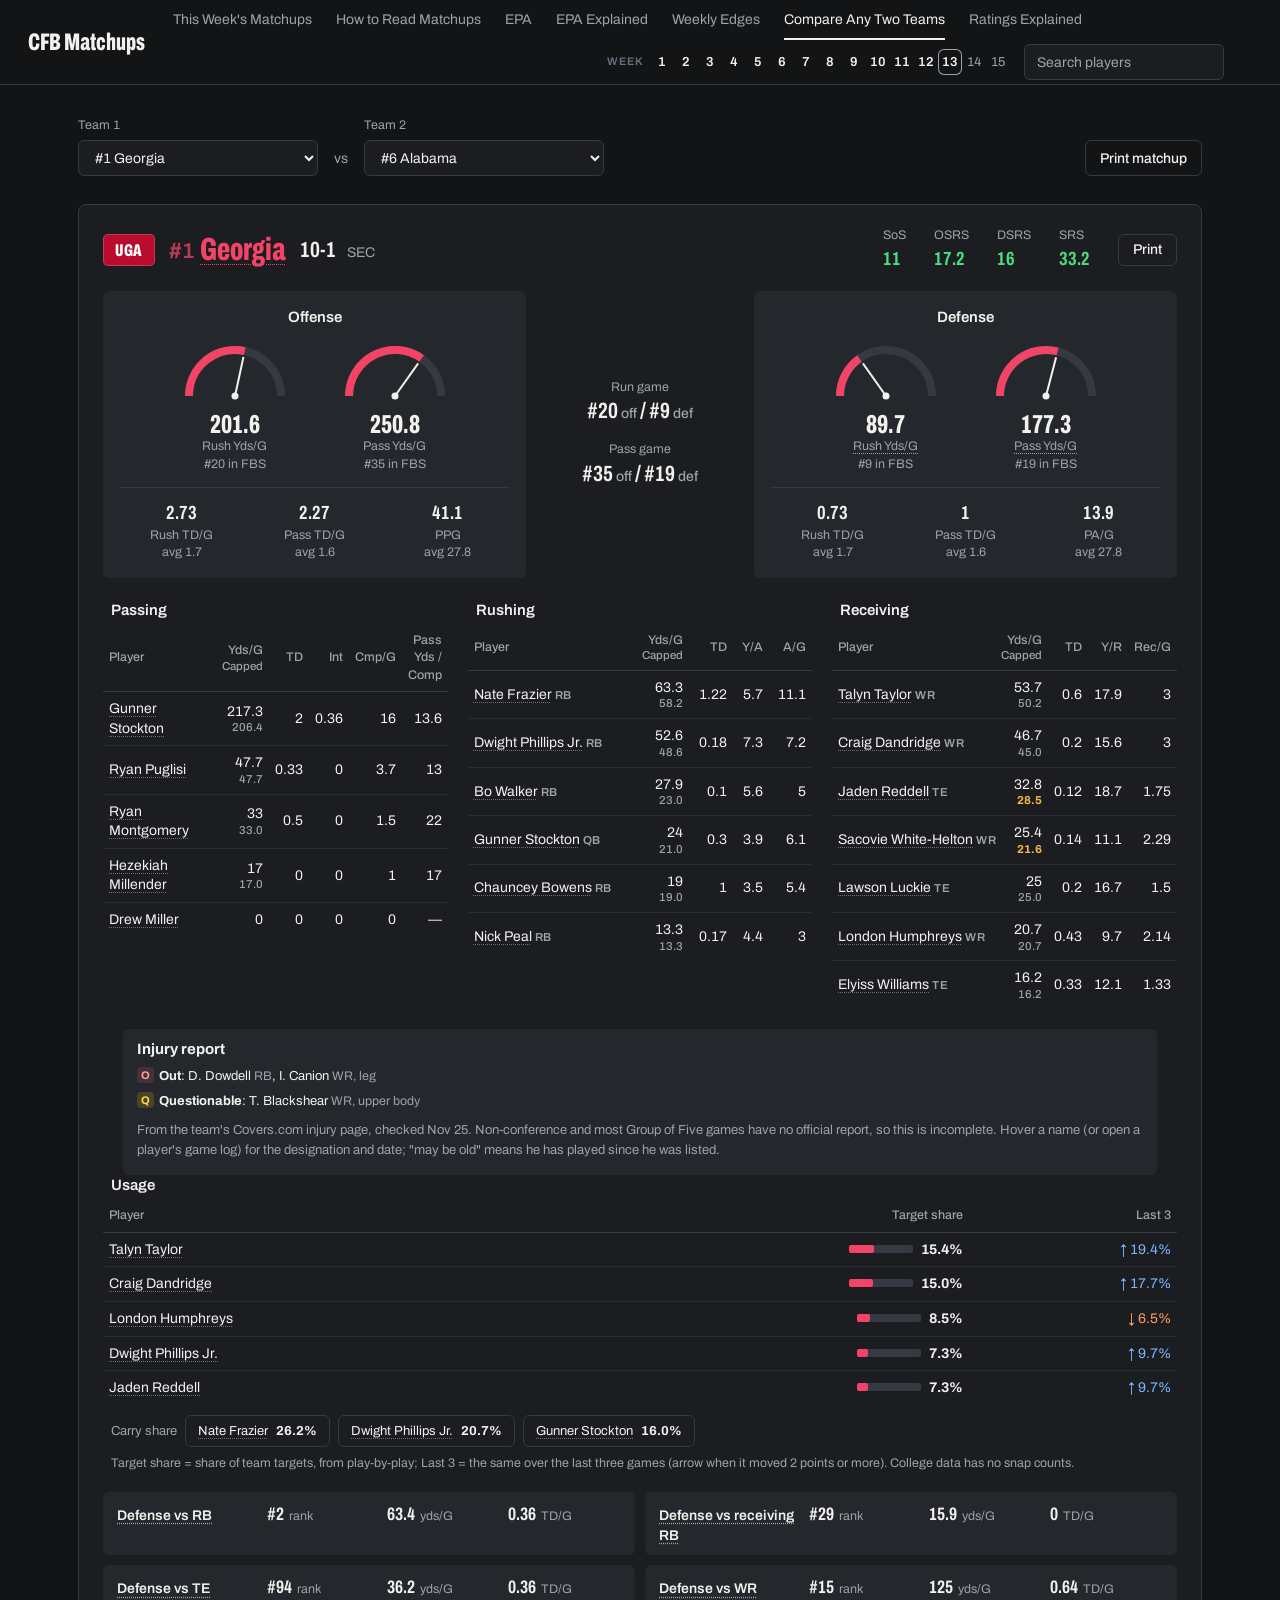
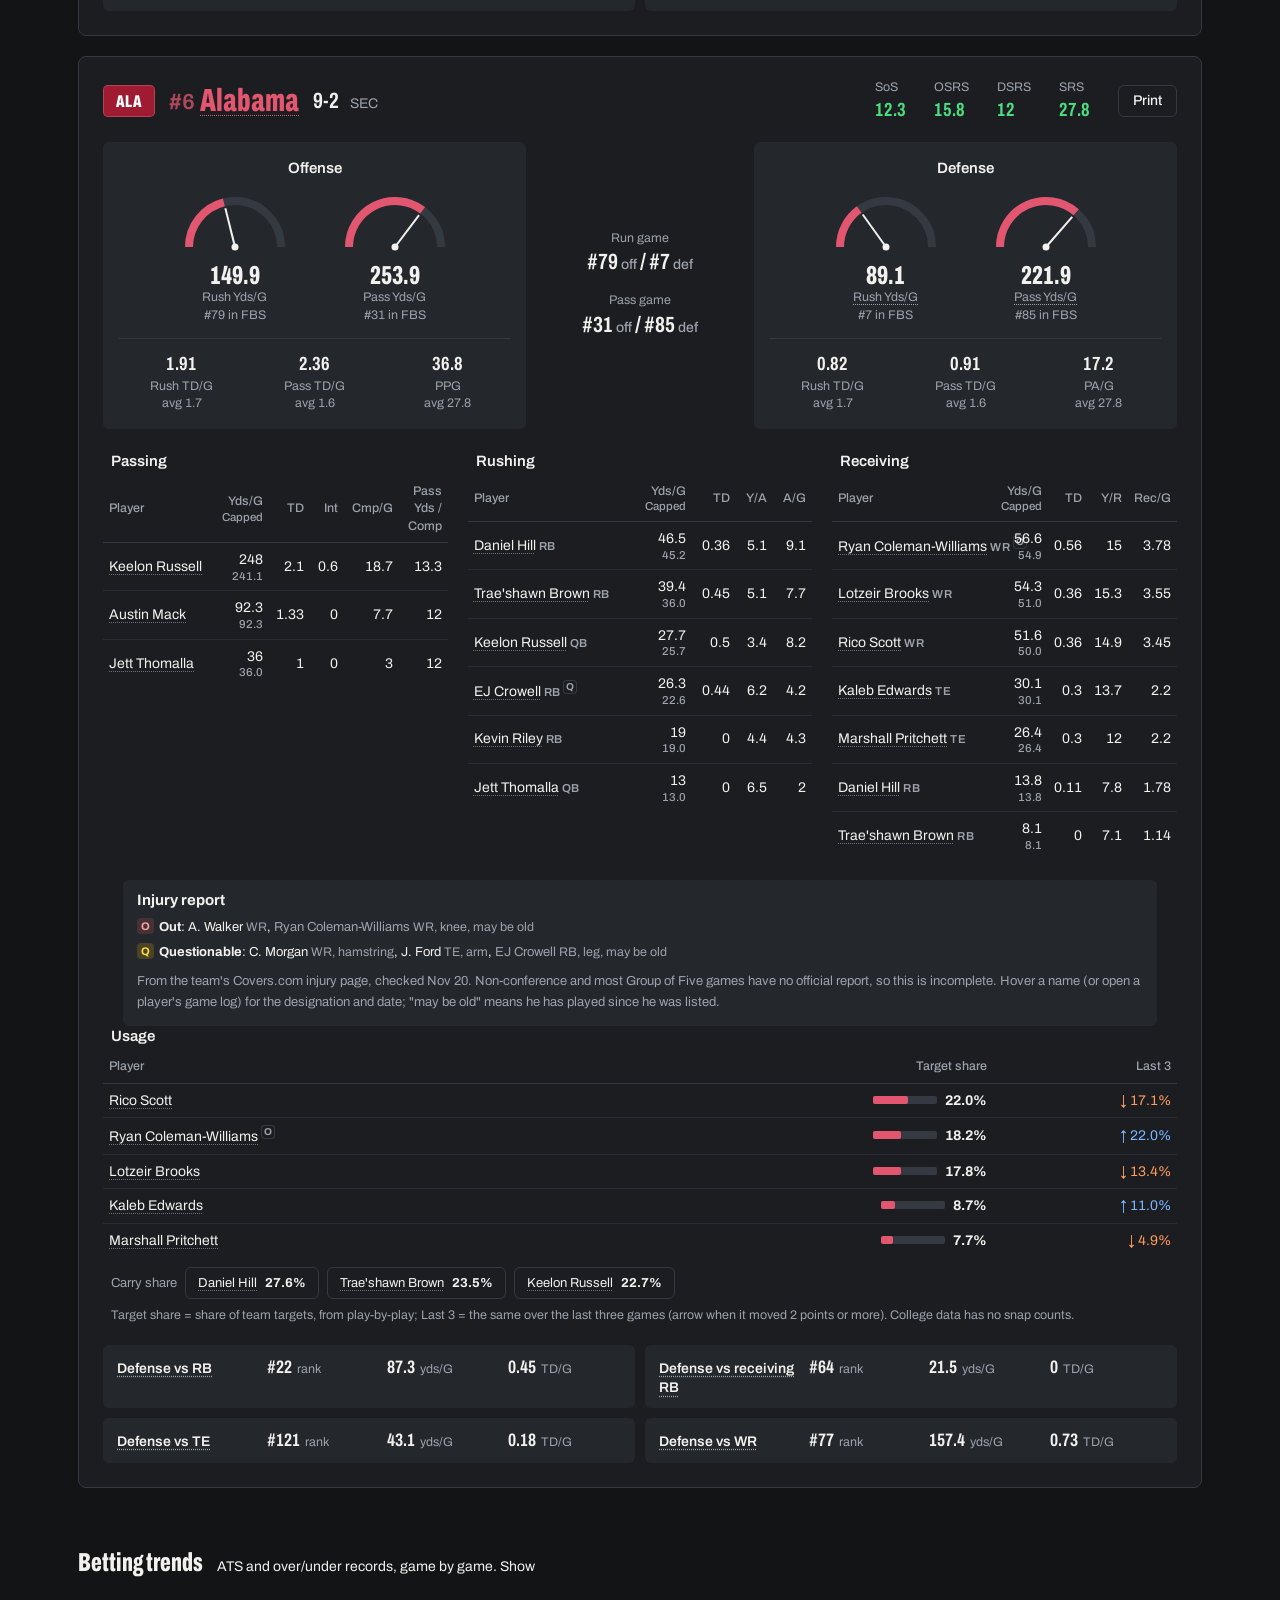
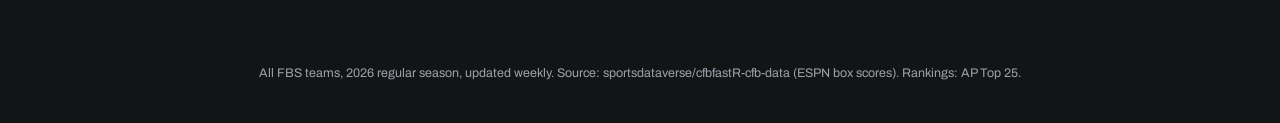
==== commit 71de22ce: "Phone layout, step 1: menu top bar and game cards on This Week's Matchups Matches rhyman7/nfl. At 76" ====
--- a/dashboard.html
+++ b/dashboard.html
@@ -21,7 +21,7 @@
 <link rel="preconnect" href="https://fonts.googleapis.com">
 <link rel="preconnect" href="https://fonts.gstatic.com" crossorigin>
 <link rel="stylesheet" href="https://fonts.googleapis.com/css2?family=Archivo:wdth,wght@62..125,400..800&display=swap">
-<link rel="stylesheet" href="style.css?v=202611231915">
+<link rel="stylesheet" href="style.css?v=202611252130">
 </head>
 <body data-page="dashboard">
 <script src="/site-bar.js"></script>
@@ -37,6 +37,7 @@
     <a href="ratings.html"><span class="nav-full">Ratings Explained</span><span class="nav-short">Ratings</span></a>
   </nav>
 </header>
+<script src="phonebar.js?v=202611252130"></script>
 
 <main id="app">
   <section class="matchup-picker">
@@ -60,7 +61,7 @@
 </footer>
 
 <script src="teamcolors.js?v=202610191900"></script>
-<script src="app.js?v=202611231915"></script>
+<script src="app.js?v=202611252130"></script>
 <script src="live.js?v=202610041900"></script>
 </body>
 </html>
--- a/style.css
+++ b/style.css
@@ -1323,3 +1323,59 @@
 .bet-fold-note { font-size: 0.875rem; color: var(--accent); }
 .bet-fold[open] .bet-fold-note { visibility: hidden; }
 .bet-fold .bet-caution { margin: 10px 0 14px; }
+
+/* ---------- Phone layout (760px and under), screen only ----------
+   Top bar: the page links fold into a menu button and the player search opens from a
+   search button (phonebar.js); the week strip stays on screen. The links are hidden only
+   once phonebar.js has run (.has-phone-bar). This Week's Matchups: one card per game.
+   Desktop and print are not touched by anything in this block. */
+.phone-tools, .phone-extra { display: none; }
+@media screen and (max-width: 760px) {
+  .topbar.has-phone-bar { padding: 4px 8px 0 16px; align-items: center; }
+  .has-phone-bar .phone-tools { display: flex; grid-column: 2; grid-row: 1; }
+  .pt-btn { display: inline-flex; align-items: center; justify-content: center; width: 44px; height: 44px; padding: 0; background: none; border: 0; border-radius: 8px; color: var(--text); cursor: pointer; }
+  .pt-btn[aria-expanded="true"] { background: var(--panel-alt); }
+  .has-phone-bar .topnav { flex-direction: column; flex-wrap: nowrap; align-items: stretch; gap: 0; padding-right: 8px; }
+  .has-phone-bar .topnav > a { display: none; order: 0; height: 48px; font-size: 1rem; border: 0; border-top: 1px solid var(--hair); }
+  .has-phone-bar .topnav > a.active { font-weight: 700; }
+  .has-phone-bar.menu-open .topnav > a { display: flex; }
+  .has-phone-bar .topnav .nav-full, .has-phone-bar .topnav.nav-tight .nav-full { display: inline; }
+  .has-phone-bar .topnav .nav-short, .has-phone-bar .topnav.nav-tight .nav-short { display: none; }
+  .has-phone-bar.menu-open .phone-extra:not(:empty) { display: flex; order: 1; gap: 8px; padding: 10px 0 12px; border-top: 1px solid var(--hair); }
+  .has-phone-bar .navtools { order: 2; flex: 0 0 auto; width: 100%; }
+  .has-phone-bar .weeknav { flex: 0 0 auto; width: 100%; }
+  .has-phone-bar .topnav .weeknav a { min-width: 40px; height: 40px; }
+  .has-phone-bar .psearch, .has-phone-bar .navtools .psearch { display: none; }
+  .has-phone-bar.search-open .psearch, .has-phone-bar.search-open .navtools .psearch { display: block; }
+
+  .week-head { gap: 12px; margin-bottom: 4px; }
+  .week-title { font-size: 2.75rem; }
+  /* Print / Save Packets start from the menu; the buttons come back while games are being picked */
+  .has-phone-bar ~ main .week-filters .packet-actions { display: none; }
+  .has-phone-bar ~ main .week-filters .packet-actions:has(.pk-active),
+  .has-phone-bar ~ main .week-filters .packet-actions:has(.packet-status:not(:empty)) { display: inline-flex; }
+  .week-filters .packet-actions[hidden] { display: none; }
+
+  .day-label { padding: 22px 0 0; }
+  .game-row {
+    margin-top: 10px;
+    padding: 12px 14px;
+    gap: 8px 12px;
+    background: var(--panel);
+    border: 1px solid var(--border);
+    border-radius: 10px;
+  }
+  .game-row:hover { background: var(--panel); }
+  .game-row:active { background: var(--panel-alt); }
+  .gr-sub { font-size: 0.8125rem; }
+  .gr-spread::before, .gr-total::before { display: block; font-size: 0.75rem; line-height: 1.2; color: var(--text-dim); }
+  .gr-spread::before { content: "Spread"; }
+  .gr-total::before { content: "Total"; }
+  .ou-pre { display: none; }
+  .gr-spread .gr-big, .gr-total .gr-big { font-size: 1.375rem; color: inherit; }
+  .gr-implied { margin-top: 4px; padding-top: 8px; border-top: 1px solid var(--hair); font-size: 0.8125rem; color: var(--text); }
+  .gr-implied:empty { display: none; }
+  .gr-where { font-size: 0.8125rem; }
+  .gr-board { font-size: 0.8125rem; }
+  .gr-board .vb-bet { font-size: 0.75rem; }
+}
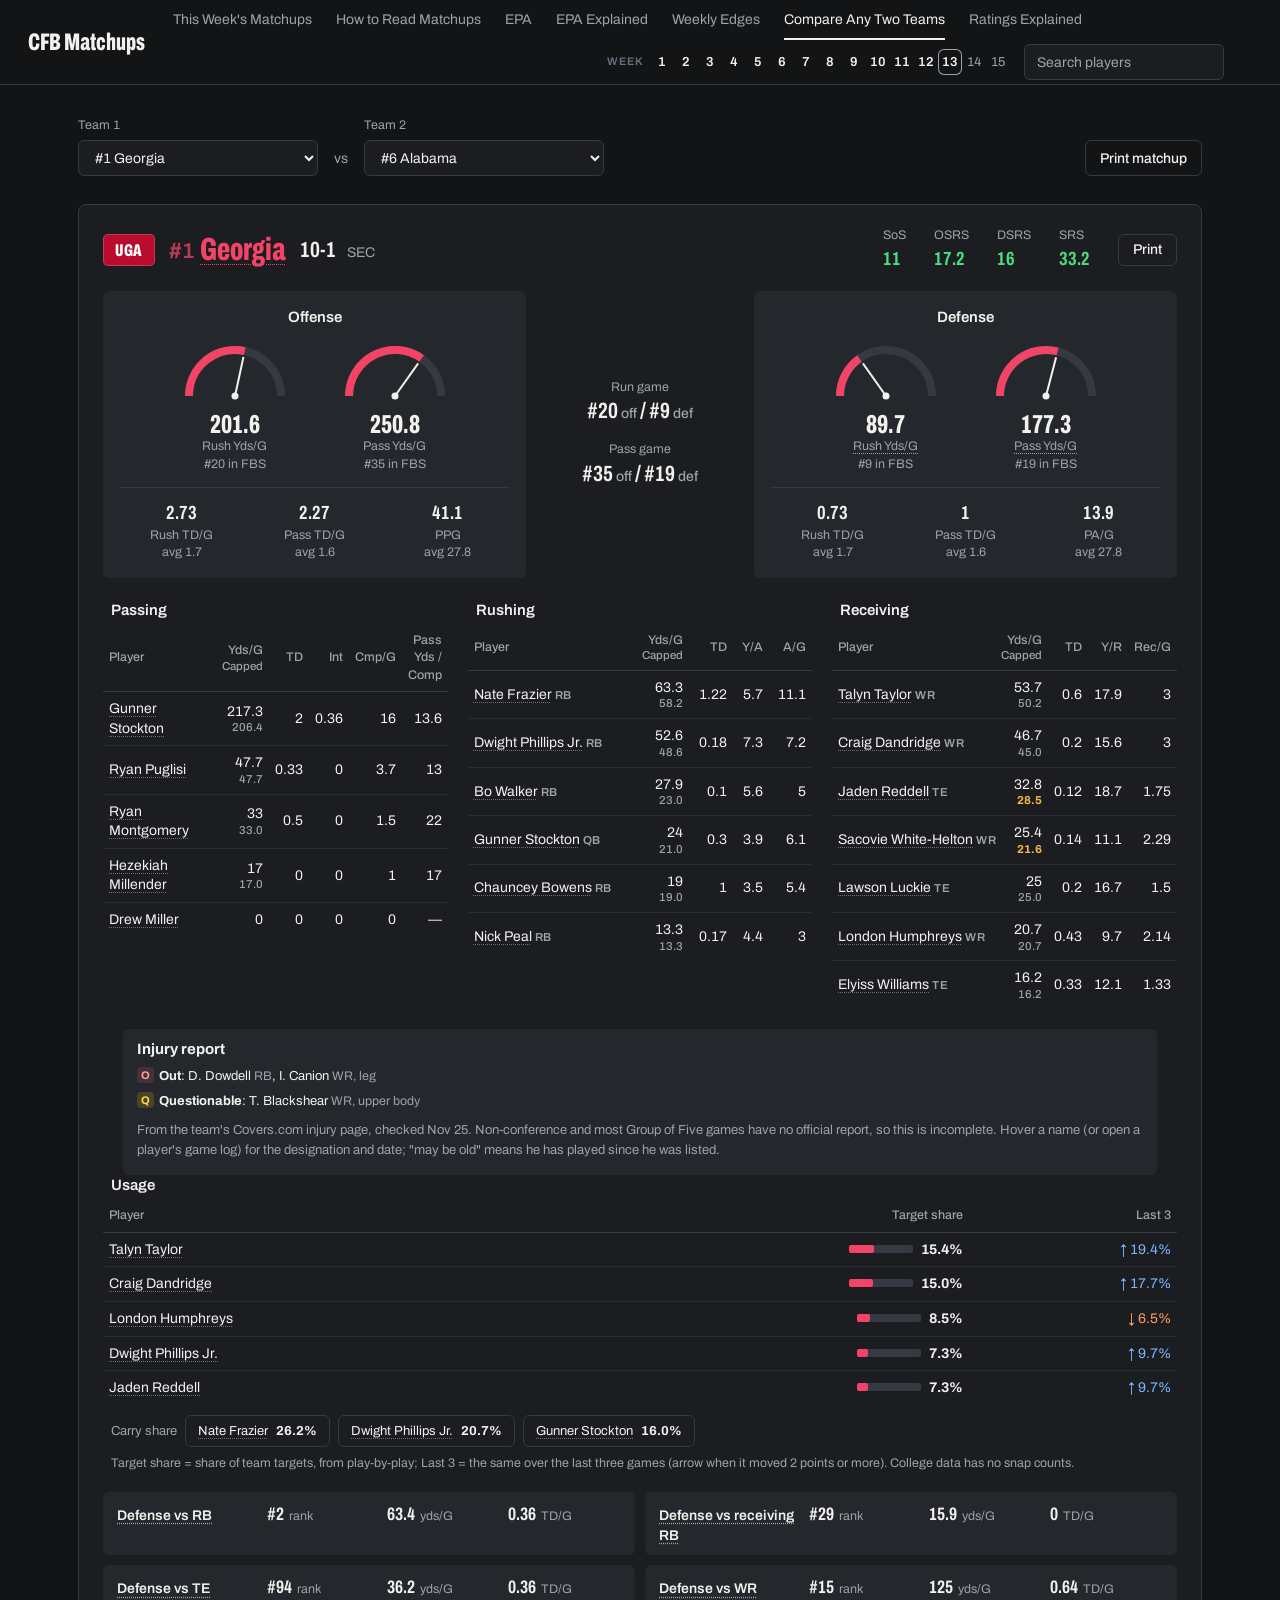
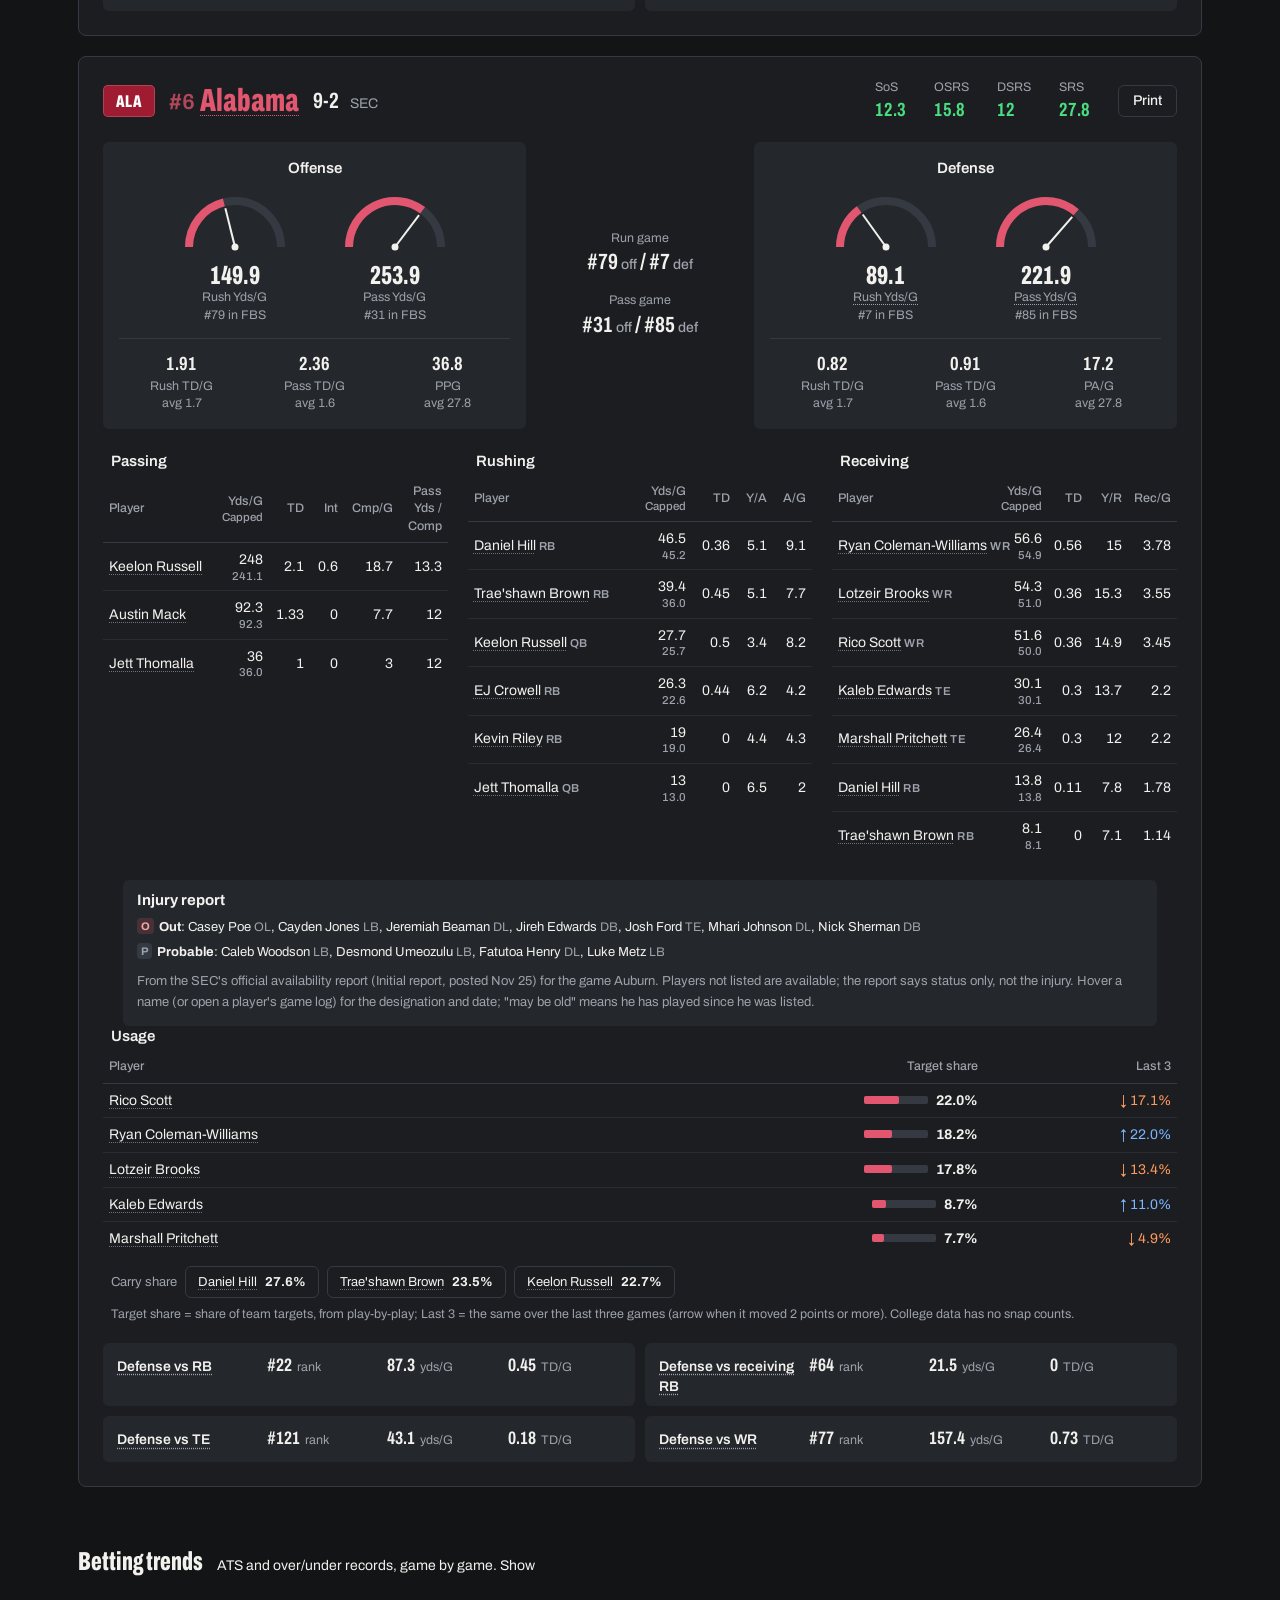
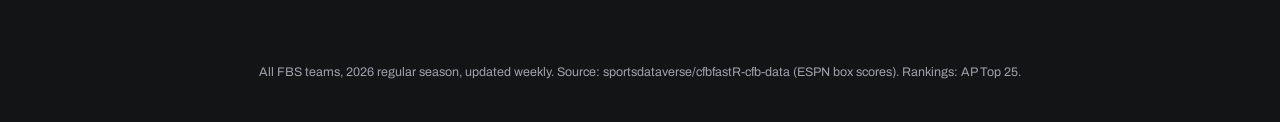
==== commit 8965eed8: "Phone layout, step 2: matchup page header and tabs At 760px and under the matchup header puts the tw" ====
--- a/dashboard.html
+++ b/dashboard.html
@@ -21,7 +21,7 @@
 <link rel="preconnect" href="https://fonts.googleapis.com">
 <link rel="preconnect" href="https://fonts.gstatic.com" crossorigin>
 <link rel="stylesheet" href="https://fonts.googleapis.com/css2?family=Archivo:wdth,wght@62..125,400..800&display=swap">
-<link rel="stylesheet" href="style.css?v=202611252130">
+<link rel="stylesheet" href="style.css?v=202611252215">
 </head>
 <body data-page="dashboard">
 <script src="/site-bar.js"></script>
@@ -61,7 +61,7 @@
 </footer>
 
 <script src="teamcolors.js?v=202610191900"></script>
-<script src="app.js?v=202611252130"></script>
+<script src="app.js?v=202611252215"></script>
 <script src="live.js?v=202610041900"></script>
 </body>
 </html>
--- a/style.css
+++ b/style.css
@@ -1379,3 +1379,93 @@
   .gr-board { font-size: 0.8125rem; }
   .gr-board .vb-bet { font-size: 0.75rem; }
 }
+
+/* ---------- Phone layout: matchup page (760px and under), screen only ----------
+   Header: the two team blocks side by side with the line in one strip under them.
+   Sections: phonematchup.js tags them and sets data-mtab / data-mside / data-mteam on
+   <body>; the rules below show one tab's sections at a time. They apply only once it has
+   run (body.m-phone-tabs). Desktop and print are not touched by anything in this block. */
+.m-tabs, .m-switch, .m-cats, .m-more { display: none; }
+@media screen and (max-width: 760px) {
+  [data-page="matchup"] .game-hero { grid-template-columns: repeat(2, minmax(0, 1fr)); grid-template-areas: "away home" "mid mid"; }
+  [data-page="matchup"] .hero-team, [data-page="matchup"] .hero-team[data-side="home"] {
+    grid-area: away;
+    grid-template-columns: minmax(0, 1fr) auto;
+    grid-template-areas: "side side" "name score" "rec rec";
+    align-content: start;
+    gap: 4px 8px;
+    padding: 12px 14px 14px;
+    text-align: left;
+  }
+  [data-page="matchup"] .hero-team[data-side="home"] { grid-area: home; }
+  [data-page="matchup"] .hero-name { font-size: 1.5rem; line-height: 1.02; }
+  [data-page="matchup"] .hero-score { font-size: 2rem; }
+  [data-page="matchup"] .hero-rec { font-size: 0.8125rem; }
+  [data-page="matchup"] .hero-mid { grid-area: mid; flex-direction: row; flex-wrap: wrap; align-items: baseline; gap: 2px 14px; padding: 12px; }
+  [data-page="matchup"] .hero-live { flex: 1 0 100%; margin-bottom: 4px; }
+  [data-page="matchup"] .hero-line { font-size: 1.75rem; }
+  [data-page="matchup"] .hero-total { margin-top: 0; font-size: 1.25rem; }
+  [data-page="matchup"] .hero-info { flex: 1 0 100%; font-size: 0.8125rem; }
+  [data-page="matchup"] .hero-implied { margin-top: 4px; }
+  [data-page="matchup"] .hero-facts { flex-direction: row; flex-wrap: wrap; justify-content: flex-start; gap: 2px 16px; padding: 10px 2px; }
+  [data-page="matchup"] .hero-facts > span:empty { display: none; }
+
+  .m-phone-tabs .matchup-bar { margin-bottom: 8px; flex-wrap: wrap; }
+  .m-phone-tabs .m-more { display: inline-flex; align-items: center; justify-content: center; width: 44px; height: 44px; margin: -6px -8px -6px auto; padding: 0; background: none; border: 0; border-radius: 8px; color: var(--text); cursor: pointer; }
+  .m-phone-tabs .m-more[aria-expanded="true"] { background: var(--panel-alt); }
+  .m-phone-tabs .matchup-bar .bar-actions { display: none; }
+  .m-phone-tabs .matchup-bar.more-open .bar-actions { display: flex; flex: 1 0 100%; justify-content: flex-start; }
+
+  .m-phone-tabs .m-tabs {
+    position: sticky; top: 0; z-index: 30;
+    display: grid; grid-template-columns: repeat(4, minmax(0, 1fr));
+    margin: 4px -16px 0; padding: 0 6px;
+    background: var(--bg); border-bottom: 1px solid var(--border);
+  }
+  .m-tabs button { height: 48px; padding: 0; white-space: nowrap; font-stretch: 82%; background: none; border: 0; border-bottom: 3px solid transparent; color: var(--text-dim); font-size: 0.875rem; font-weight: 700; cursor: pointer; }
+  .m-tabs button[aria-pressed="true"] { color: var(--text); border-bottom-color: var(--text); }
+
+  .m-phone-tabs .m-switch { display: grid; grid-template-columns: repeat(2, minmax(0, 1fr)); gap: 3px; margin: 14px 0 12px; padding: 3px; background: var(--panel); border: 1px solid var(--border); border-radius: 10px; }
+  .m-switch button { min-height: 46px; padding: 4px 6px; background: none; border: 0; border-radius: 8px; color: var(--text-dim); font-size: 0.875rem; line-height: 1.2; cursor: pointer; }
+  .m-switch button b { display: block; font-weight: 700; }
+  .m-switch button span { display: block; }
+  .m-side button[aria-pressed="true"] { background: var(--text); color: var(--bg); }
+  .m-team button[aria-pressed="true"] { background: var(--tc); color: var(--tc-on2); }
+  .m-phone-tabs[data-mtab="players"] .m-cats { display: flex; gap: 8px; margin: 0 0 12px; overflow-x: auto; }
+  .m-cats button { flex: none; height: 44px; padding: 0 16px; background: none; border: 1px solid var(--border); border-radius: 22px; color: var(--text); font-size: 0.9375rem; font-weight: 600; cursor: pointer; }
+  .m-cats button[aria-pressed="true"] { background: var(--text); border-color: var(--text); color: var(--bg); }
+
+  /* which sections each tab shows */
+  .m-phone-tabs #edges > .section-title, .m-phone-tabs #teamCards > .section-title, .m-phone-tabs .edge-grid > .edge-panel[data-mside] > h4 { display: none; }
+  .m-phone-tabs:not([data-mtab="h2h"]) #edges > .m-side,
+  .m-phone-tabs:not([data-mtab="h2h"]) #edges > .edge-grid,
+  .m-phone-tabs:not([data-mtab="h2h"]) #edges > p.edge-key,
+  .m-phone-tabs:not([data-mtab="trends"]) #boxscore,
+  .m-phone-tabs:not([data-mtab="trends"]) #edges > .pace-panel,
+  .m-phone-tabs:not([data-mtab="trends"]) #edges > .bet-section,
+  .m-phone-tabs[data-mtab="h2h"] #teamCards,
+  .m-phone-tabs[data-mtab="trends"] #teamCards,
+  .m-phone-tabs[data-mside="0"] .edge-panel[data-mside="1"],
+  .m-phone-tabs[data-mside="1"] .edge-panel[data-mside="0"],
+  .m-phone-tabs[data-mteam="0"] .team-card[data-mteam="1"],
+  .m-phone-tabs[data-mteam="1"] .team-card[data-mteam="0"],
+  .m-phone-tabs[data-mtab="players"] .team-card > :not(.tables-row):not(.inj-report),
+  .m-phone-tabs[data-mtab="team"] .team-card > .inj-report,
+  .m-phone-tabs[data-mtab="players"] .table-block.m-cat-off,
+  .m-phone-tabs[data-mtab="team"] .team-card > .tables-row { display: none; }
+  .m-phone-tabs[data-mtab="trends"] #edges > .pace-panel { margin-top: 14px; }
+  .m-phone-tabs[data-mtab="trends"] #boxscore .section-title, .m-phone-tabs .bet-section .section-title { margin-top: 20px; }
+  .m-phone-tabs[data-mtab="players"] .team-card { padding: 14px 14px 8px; }
+  .m-phone-tabs[data-mtab="players"] .tables-row { margin: 0; }
+  .m-phone-tabs .team-card { margin-top: 0; }
+
+  /* defense vs position: the name over its three numbers, so they no longer run together */
+  .defpos-block { grid-template-columns: minmax(0, 1fr); gap: 6px; }
+
+  /* head to head rows: larger numbers */
+  .m-phone-tabs .edge-grid > .edge-panel[data-mside] { padding: 12px 14px 8px; }
+  .m-phone-tabs .edge-panel[data-mside] .tape { grid-template-columns: 86px 58px minmax(0, 1fr) minmax(0, 1fr) 58px 36px; padding: 8px 0; font-size: 1rem; font-weight: 700; }
+  .m-phone-tabs .edge-panel[data-mside] .tape .lbl { font-size: 0.875rem; font-weight: 400; color: var(--text); }
+  .m-phone-tabs .edge-panel[data-mside] .tape .rk { font-size: 0.75rem; font-weight: 400; }
+  .m-phone-tabs .edge-panel[data-mside] .tape-h { font-size: 0.75rem; font-weight: 600; }
+}
